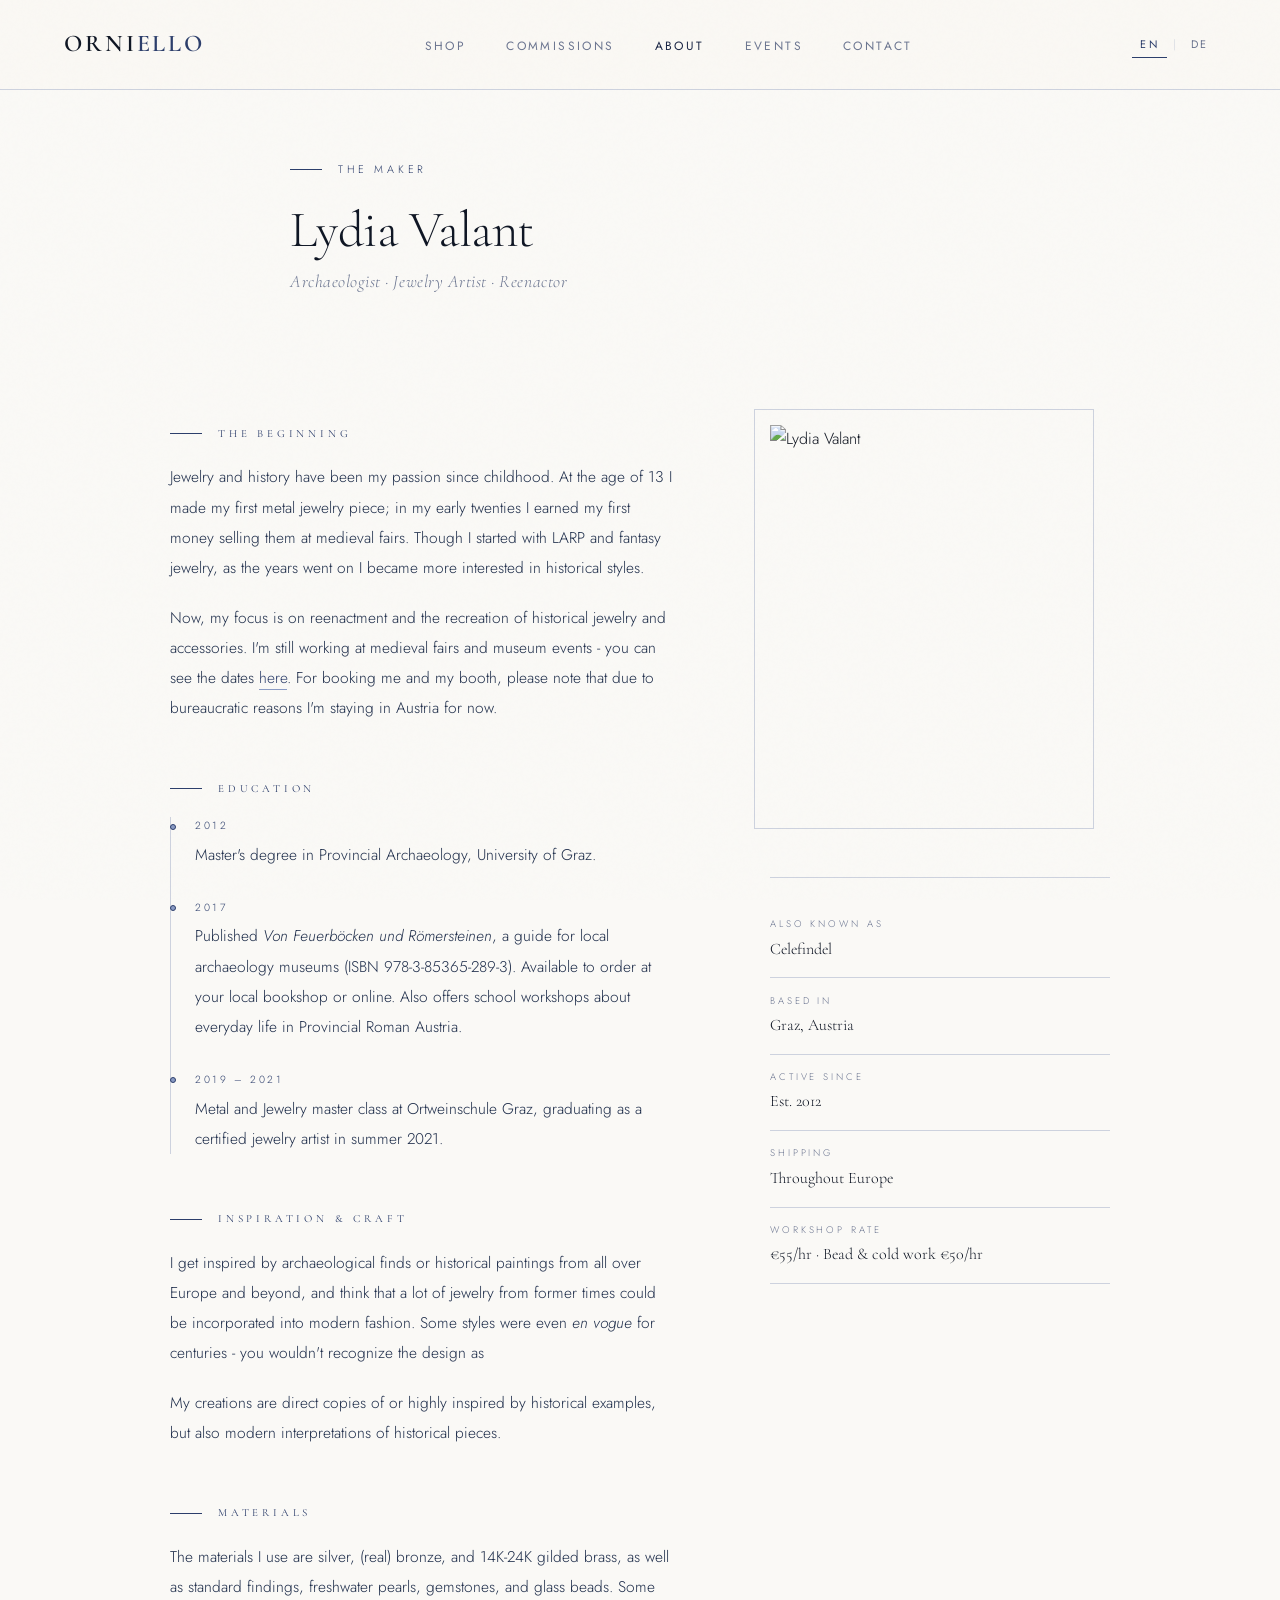
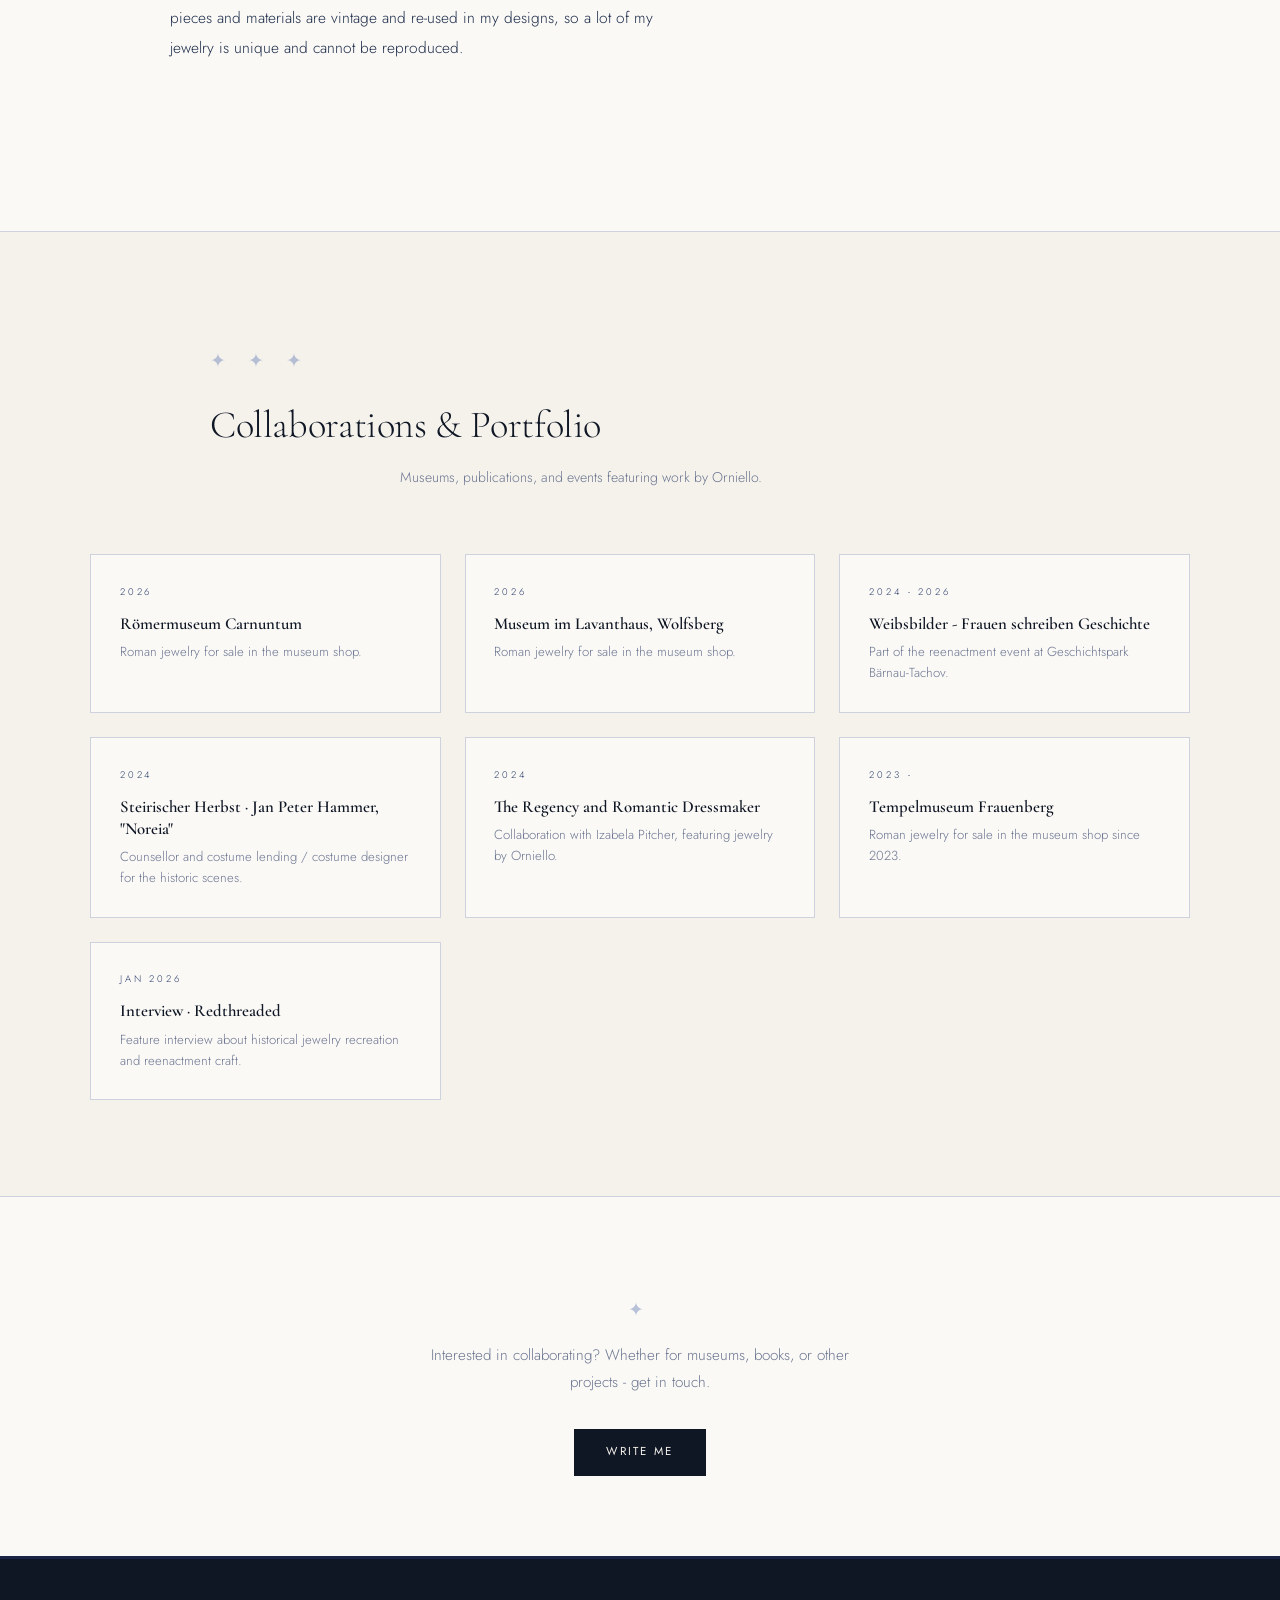
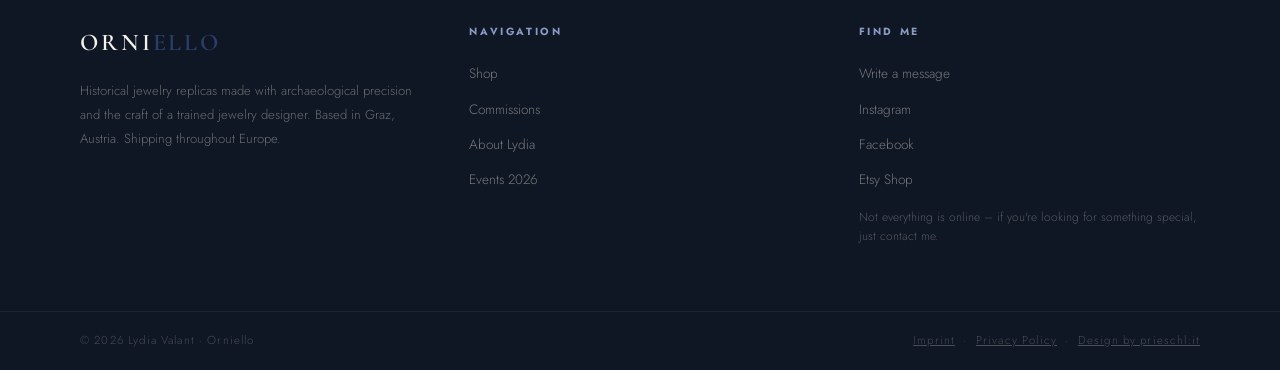
==== about.html @ a80582c2 "Social Media Links eingefügt und Etsy-Hinweis in Footer eingebaut" ====
<!DOCTYPE html>
<html lang="en">
<head>
<meta charset="UTF-8">
<meta name="viewport" content="width=device-width, initial-scale=1.0">
<title>:: Orniello :: About Lydia Valant</title>
<link rel="preconnect" href="https://fonts.googleapis.com">
<link href="https://fonts.googleapis.com/css2?family=Cormorant+Garamond:ital,wght@0,300;0,400;0,600;1,300;1,400&family=Jost:wght@300;400;500&display=swap" rel="stylesheet">
<link rel="stylesheet" href="css/style.css">
<style>
  /* ── ABOUT PAGE SPECIFIC STYLES ── */

  .about-hero {
    padding: 10rem 5rem 5rem;
    max-width: 860px;
    margin: 0 auto;
  }

  .about-hero .eyebrow {
    color: var(--bronze);
  }

  .about-hero h1 {
    font-size: clamp(2.5rem, 4vw, 3.8rem);
    margin-bottom: 0.5rem;
  }

  .about-hero .subtitle {
    font-family: 'Cormorant Garamond', serif;
    font-size: 1.1rem;
    font-style: italic;
    color: var(--muted);
    margin-bottom: 3rem;
    letter-spacing: 0.03em;
  }

  /* ── CONTENT LAYOUT ── */
  .about-body {
    display: grid;
    grid-template-columns: 1fr 340px;
    gap: 6rem;
    max-width: 1100px;
    margin: 0 auto;
    padding: 0 5rem 7rem;
    align-items: start;
  }

  /* ── PROSE ── */
  .about-prose {
    color: var(--ink-soft);
  }

  .about-prose section {
    margin-bottom: 3.5rem;
  }

  .about-prose h2 {
    font-family: 'Cormorant Garamond', serif;
    font-size: 0.68rem;
    font-weight: 400;
    letter-spacing: 0.35em;
    text-transform: uppercase;
    color: var(--bronze);
    margin-bottom: 1.2rem;
    display: flex;
    align-items: center;
    gap: 1rem;
  }

  .about-prose h2::before {
    content: '';
    width: 2rem;
    height: 1px;
    background: var(--bronze);
    display: inline-block;
    flex-shrink: 0;
  }

  .about-prose p {
    font-size: 0.97rem;
    line-height: 1.95;
    color: var(--ink-soft);
    margin-bottom: 1.2rem;
  }

  .about-prose a {
    color: var(--bronze);
    text-decoration: none;
    border-bottom: 1px solid var(--bronze-light);
    transition: border-color 0.2s, color 0.2s;
  }

  .about-prose a:hover {
    color: var(--bronze-dark);
    border-color: var(--bronze);
  }

  /* ── SIDEBAR ── */
  .about-sidebar {
    position: sticky;
    top: 7rem;
  }

  .sidebar-photo {
    width: 100%;
    margin-bottom: 2rem;
    position: relative;
  }

  .sidebar-photo::before {
    content: '';
    position: absolute;
    top: -1rem;
    left: -1rem;
    right: 1rem;
    bottom: 1rem;
    border: 1px solid var(--border);
    pointer-events: none;
    z-index: 0;
  }

  .sidebar-photo img {
    width: 100%;
    height: 420px;
    object-fit: cover;
    object-position: top;
    display: block;
    position: relative;
    z-index: 1;
    filter: grayscale(8%) saturate(88%);
  }

  .sidebar-facts {
    border-top: 1px solid var(--border);
    padding-top: 1.5rem;
  }

  .sidebar-fact {
    display: flex;
    flex-direction: column;
    gap: 0.2rem;
    padding: 0.9rem 0;
    border-bottom: 1px solid var(--border);
  }

  .sidebar-fact-label {
    font-size: 0.6rem;
    letter-spacing: 0.3em;
    text-transform: uppercase;
    color: var(--muted);
  }

  .sidebar-fact-value {
    font-family: 'Cormorant Garamond', serif;
    font-size: 1rem;
    color: var(--ink);
  }

  /* ── TIMELINE ── */
  .timeline {
    position: relative;
    padding-left: 1.5rem;
    border-left: 1px solid var(--border);
    margin-top: 0.5rem;
  }

  .timeline-item {
    position: relative;
    margin-bottom: 1.8rem;
  }

  .timeline-item::before {
    content: '';
    position: absolute;
    left: -1.57rem;
    top: 0.4rem;
    width: 6px;
    height: 6px;
    border-radius: 50%;
    background: var(--bronze-light);
    border: 1px solid var(--bronze);
  }

  .timeline-year {
    font-size: 0.65rem;
    letter-spacing: 0.25em;
    text-transform: uppercase;
    color: var(--bronze);
    margin-bottom: 0.3rem;
  }

  .timeline-text {
    font-size: 0.92rem;
    color: var(--ink-soft);
    line-height: 1.6;
    margin: 0;
  }

  /* ── PORTFOLIO BLOCK ── */
  .portfolio-section {
    background: var(--cream);
    border-top: 1px solid var(--border);
    border-bottom: 1px solid var(--border);
    padding: 6rem 5rem;
    margin-bottom: 0;
  }

  .portfolio-section .section-header {
    max-width: 860px;
    margin: 0 auto 4rem;
    text-align: left;
  }

  .portfolio-section .section-header h2 {
    font-family: 'Cormorant Garamond', serif;
    font-size: clamp(1.8rem, 3vw, 2.4rem);
    font-weight: 300;
    color: var(--ink);
    margin-bottom: 0.5rem;
  }

  .portfolio-section .section-header p {
    font-size: 0.88rem;
    color: var(--muted);
  }

  .portfolio-grid {
    display: grid;
    grid-template-columns: repeat(3, 1fr);
    gap: 1.5rem;
    max-width: 1100px;
    margin: 0 auto;
  }

  .portfolio-item {
    background: var(--warm-white);
    border: 1px solid var(--border);
    padding: 1.8rem;
    transition: border-color 0.2s, transform 0.2s;
    position: relative;
  }

  .portfolio-item:hover {
    border-color: var(--bronze-light);
    transform: translateY(-2px);
  }

  .portfolio-year {
    font-size: 0.6rem;
    letter-spacing: 0.3em;
    text-transform: uppercase;
    color: var(--bronze);
    margin-bottom: 0.8rem;
    display: block;
  }

  .portfolio-title {
    font-family: 'Cormorant Garamond', serif;
    font-size: 1.05rem;
    font-weight: 600;
    color: var(--ink);
    margin-bottom: 0.4rem;
    line-height: 1.3;
  }

  .portfolio-desc {
    font-size: 0.82rem;
    color: var(--muted);
    line-height: 1.6;
    margin: 0;
  }

  /* ── CONTACT STRIP ── */
  .about-contact-strip {
    text-align: center;
    padding: 5rem 5rem;
    max-width: 600px;
    margin: 0 auto;
  }

  .about-contact-strip p {
    font-size: 0.95rem;
    color: var(--muted);
    margin-bottom: 2rem;
    line-height: 1.8;
  }

  /* ── RESPONSIVE ── */
  @media (max-width: 900px) {
    .about-hero { padding: 8rem 2rem 3rem; }
    .about-body { grid-template-columns: 1fr; padding: 0 2rem 5rem; gap: 3rem; }
    .about-sidebar { position: static; }
    .portfolio-section { padding: 4rem 2rem; }
    .portfolio-grid { grid-template-columns: 1fr; }
    .about-contact-strip { padding: 3rem 2rem; }
  }
</style>
</head>
<body>

<!-- NAVIGATION -->
<nav>
  <a href="index.html" class="logo">Orni<span>ello</span></a>
  <ul class="nav-links">
    <li><a href="index.html#featured" data-en="Shop" data-de="Shop">Shop</a></li>
    <li><a href="index.html#commissions" data-en="Commissions" data-de="Auftragsarbeiten">Commissions</a></li>
    <li><a href="about.html" data-en="About" data-de="Über mich" style="color: var(--bronze-dark);">About</a></li>
    <li><a href="index.html#events" data-en="Events" data-de="Termine">Events</a></li>
    <li><a href="index.html#contact" data-en="Contact" data-de="Kontakt">Contact</a></li>
  </ul>
  <div class="lang-switcher">
    <button class="lang-btn active" onclick="setLang('en')">EN</button>
    <span class="lang-divider">|</span>
    <button class="lang-btn" onclick="setLang('de')">DE</button>
  </div>
  <button class="hamburger" id="hamburger" onclick="toggleMenu()" aria-label="Menu">
    <span></span><span></span><span></span>
  </button>
</nav>

<!-- MOBILE MENU -->
<div class="mobile-menu" id="mobileMenu">
  <button class="mobile-menu-close" onclick="toggleMenu()" aria-label="Close menu">✕</button>
  <a href="index.html#featured" onclick="toggleMenu()">Shop</a>
  <a href="index.html#commissions" onclick="toggleMenu()">Commissions</a>
  <a href="about.html" onclick="toggleMenu()">About</a>
  <a href="index.html#events" onclick="toggleMenu()">Events</a>
  <a href="index.html#contact" onclick="toggleMenu()">Contact</a>
  <div class="lang-switcher">
    <button class="lang-btn" onclick="setLang('en')">EN</button>
    <span class="lang-divider">|</span>
    <button class="lang-btn" onclick="setLang('de')">DE</button>
  </div>
</div>

<!-- PAGE HEADER -->
<div class="about-hero">
  <div class="eyebrow" data-en="The Maker" data-de="Die Macherin">The Maker</div>
  <h1>Lydia Valant</h1>
  <p class="subtitle" data-en="Archaeologist · Jewelry Artist · Reenactor" data-de="Archäologin · Schmuckkünstlerin · Reenactorin">Archaeologist · Jewelry Artist · Reenactor</p>
</div>

<!-- MAIN CONTENT -->
<div class="about-body">

  <!-- LEFT: PROSE -->
  <div class="about-prose">

    <section>
      <h2 data-en="The beginning" data-de="Der Anfang">The beginning</h2>
      <p data-en="Jewelry and history have been my passion since childhood. At the age of 13 I made my first metal jewelry piece; in my early twenties I earned my first money selling them at medieval fairs. Though I started with LARP and fantasy jewelry, as the years went on I became more interested in historical styles."
         data-de="Schmuck und Geschichte begleiten mich seit meiner Kindheit. Mit 13 Jahren fertigte ich mein erstes Metallschmuckstück; Anfang zwanzig verdiente ich damit mein erstes Geld auf Mittelaltermärkten. Ich begann zwar mit LARP- und Fantasyschmuck, doch im Laufe der Jahre wurde ich immer mehr von historischen Stilen fasziniert.">
        Jewelry and history have been my passion since childhood. At the age of 13 I made my first metal jewelry piece; in my early twenties I earned my first money selling them at medieval fairs. Though I started with LARP and fantasy jewelry, as the years went on I became more interested in historical styles.
      </p>
      <p data-en="Now, my focus is on reenactment and the recreation of historical jewelry and accessories. I'm still working at medieval fairs and museum events - you can see the dates <a href='index.html#events'>here</a>. For booking me and my booth, please note that due to bureaucratic reasons I'm staying in Austria for now."
         data-de="Heute liegt mein Schwerpunkt auf Reenactment und der Nachbildung historischer Schmuckstücke und Accessoires. Ich bin weiterhin auf Mittelaltermärkten und Museumsveranstaltungen aktiv – die Termine findest du <a href='index.html#events'>hier</a>. Für Buchungen bitte beachten: Aus bürokratischen Gründen bin ich derzeit auf Österreich beschränkt.">
        Now, my focus is on reenactment and the recreation of historical jewelry and accessories. I'm still working at medieval fairs and museum events - you can see the dates <a href="index.html#events">here</a>. For booking me and my booth, please note that due to bureaucratic reasons I'm staying in Austria for now.
      </p>
    </section>

    <section>
      <h2 data-en="Education" data-de="Ausbildung">Education</h2>
      <div class="timeline">
        <div class="timeline-item">
          <div class="timeline-year">2012</div>
          <p class="timeline-text" data-en="Master's degree in Provincial Archaeology, University of Graz."
             data-de="Masterabschluss in Provinzialrömischer Archäologie an der Universität Graz.">
            Master's degree in Provincial Archaeology, University of Graz.
          </p>
        </div>
        <div class="timeline-item">
          <div class="timeline-year">2017</div>
          <p class="timeline-text" data-en="Published <em>Von Feuerböcken und Römersteinen</em>, a guide for local archaeology museums (ISBN 978-3-85365-289-3). Available to order at your local bookshop or online. Also offers school workshops about everyday life in Provincial Roman Austria."
             data-de="Veröffentlichung von <em>Von Feuerböcken und Römersteinen</em>, einem Führer für regionale Archäologiemuseen (ISBN 978-3-85365-289-3). Erhältlich im lokalen Buchhandel oder online. Außerdem Schulworkshops zum Alltag im römischen Österreich.">
            Published <em>Von Feuerböcken und Römersteinen</em>, a guide for local archaeology museums (ISBN 978-3-85365-289-3). Available to order at your local bookshop or online. Also offers school workshops about everyday life in Provincial Roman Austria.
          </p>
        </div>
        <div class="timeline-item">
          <div class="timeline-year">2019 – 2021</div>
          <p class="timeline-text" data-en="Metal and Jewelry master class at Ortweinschule Graz, graduating as a certified jewelry artist in summer 2021."
             data-de="Meisterklasse Metall und Schmuck an der Ortweinschule Graz, Abschluss als zertifizierte Schmuckkünstlerin im Sommer 2021.">
            Metal and Jewelry master class at Ortweinschule Graz, graduating as a certified jewelry artist in summer 2021.
          </p>
        </div>
      </div>
    </section>

    <section>
      <h2 data-en="Inspiration & craft" data-de="Inspiration & Handwerk">Inspiration & craft</h2>
      <p data-en="I get inspired by archaeological finds or historical paintings from all over Europe and beyond, and think that a lot of jewelry from former times could be incorporated into modern fashion. Some styles were even <em>en vogue</em> for centuries - you wouldn't recognize the design as "old". My creations are direct copies of or highly inspired by historical examples but also modern interpretations of historical pieces."
         data-de="Meine Inspiration finde ich in archäologischen Funden und historischen Gemälden aus ganz Europa und darüber hinaus. Ich bin überzeugt, dass sich vieles aus früheren Epochen wunderbar in die moderne Mode integrieren lässt. Manche Stile waren sogar jahrhundertelang <em>en vogue</em> - man würde das Design gar nicht als "alt" erkennen. Meine Designs sind direkte Nachbildungen oder definitiv inspiritert von historischen Beispielen, aber auch moderne Interpretationen von historischen Stücken.">
        I get inspired by archaeological finds or historical paintings from all over Europe and beyond, and think that a lot of jewelry from former times could be incorporated into modern fashion. Some styles were even <em>en vogue</em> for centuries - you wouldn't recognize the design as "old". My creations are direct copies of or highly inspired by historical examples but also modern interpretations of historical pieces.
      </p>
      <p data-en="My creations are direct copies of or highly inspired by historical examples, but also modern interpretations of historical pieces."
         data-de="Meine Arbeiten sind direkte Kopien oder stark von historischen Vorbildern inspiriert - aber auch moderne Interpretationen historischer Stücke.">
        My creations are direct copies of or highly inspired by historical examples, but also modern interpretations of historical pieces.
      </p>
    </section>

    <section>
      <h2 data-en="Materials" data-de="Materialien">Materials</h2>
      <p data-en="The materials I use are silver, (real) bronze, and 14K-24K gilded brass, as well as standard findings, freshwater pearls, gemstones, and glass beads. Some pieces and materials are vintage and re-used in my designs, so a lot of my jewelry is unique and cannot be reproduced."
         data-de="Ich arbeite mit Silber, (echtem) Bronze und 14K-24K vergoldetem Messing sowie Standardzubehör, Süßwasserperlen, Edelsteinen und Glasperlen. Manche Stücke und Materialien sind Vintage-Fundstücke, die ich in meinen Entwürfen neu verwende - daher sind viele meiner Schmuckstücke Unikate und nicht reproduzierbar.">
        The materials I use are silver, (real) bronze, and 14K-24K gilded brass, as well as standard findings, freshwater pearls, gemstones, and glass beads. Some pieces and materials are vintage and re-used in my designs, so a lot of my jewelry is unique and cannot be reproduced.
      </p>
    </section>

  </div>

  <!-- RIGHT: SIDEBAR -->
  <aside class="about-sidebar">
    <div class="sidebar-photo">
      <img src="https://orniello.com/wp-content/uploads/2025/07/W8A4116-3-706x1024.jpg" alt="Lydia Valant" />
    </div>
    <div class="sidebar-facts">
      <div class="sidebar-fact">
        <span class="sidebar-fact-label" data-en="Also known as" data-de="Auch bekannt als">Also known as</span>
        <span class="sidebar-fact-value">Celefindel</span>
      </div>
      <div class="sidebar-fact">
        <span class="sidebar-fact-label" data-en="Based in" data-de="Ansässig in">Based in</span>
        <span class="sidebar-fact-value">Graz, Austria</span>
      </div>
      <div class="sidebar-fact">
        <span class="sidebar-fact-label" data-en="Active since" data-de="Aktiv seit">Active since</span>
        <span class="sidebar-fact-value">Est. 2012</span>
      </div>
      <div class="sidebar-fact">
        <span class="sidebar-fact-label" data-en="Shipping" data-de="Versand">Shipping</span>
        <span class="sidebar-fact-value" data-en="Throughout Europe" data-de="Europaweit">Throughout Europe</span>
      </div>
      <div class="sidebar-fact">
        <span class="sidebar-fact-label" data-en="Workshop rate" data-de="Werkstatttarif">Workshop rate</span>
        <span class="sidebar-fact-value">€55/hr · Bead & cold work €50/hr</span>
      </div>
    </div>
  </aside>

</div>

<!-- PORTFOLIO -->
<section class="portfolio-section">
  <div class="section-header">
    <div class="ornament" style="text-align:left; margin-bottom: 1rem;">✦ ✦ ✦</div>
    <h2 data-en="Collaborations & Portfolio" data-de="Kooperationen & Portfolio">Collaborations & Portfolio</h2>
    <p data-en="Museums, publications, and events featuring work by Orniello." data-de="Museen, Publikationen und Veranstaltungen mit Arbeiten von Orniello.">Museums, publications, and events featuring work by Orniello.</p>
  </div>
  <div class="portfolio-grid">

    <div class="portfolio-item">
      <span class="portfolio-year">2026</span>
      <div class="portfolio-title">Römermuseum Carnuntum</div>
      <p class="portfolio-desc" data-en="Roman jewelry for sale in the museum shop." data-de="Römischer Schmuck im Museumsshop erhältlich.">Roman jewelry for sale in the museum shop.</p>
    </div>

    <div class="portfolio-item">
      <span class="portfolio-year">2026</span>
      <div class="portfolio-title">Museum im Lavanthaus, Wolfsberg</div>
      <p class="portfolio-desc" data-en="Roman jewelry for sale in the museum shop." data-de="Römischer Schmuck im Museumsshop erhältlich.">Roman jewelry for sale in the museum shop.</p>
    </div>

    <div class="portfolio-item">
      <span class="portfolio-year">2024 - 2026</span>
      <div class="portfolio-title">Weibsbilder - Frauen schreiben Geschichte</div>
      <p class="portfolio-desc" data-en="Part of the reenactment event at Geschichtspark Bärnau-Tachov." data-de="Teilnahme am Reenactment-Event im Geschichtspark Bärnau-Tachov.">Part of the reenactment event at Geschichtspark Bärnau-Tachov.</p>
    </div>

    <div class="portfolio-item">
      <span class="portfolio-year">2024</span>
      <div class="portfolio-title">Steirischer Herbst · Jan Peter Hammer, "Noreia"</div>
      <p class="portfolio-desc" data-en="Counsellor and costume lending / costume designer for the historic scenes." data-de="Beratung und Kostümverleih / Kostümdesign für die historischen Szenen.">Counsellor and costume lending / costume designer for the historic scenes.</p>
    </div>

    <div class="portfolio-item">
      <span class="portfolio-year">2024</span>
      <div class="portfolio-title">The Regency and Romantic Dressmaker</div>
      <p class="portfolio-desc" data-en="Collaboration with Izabela Pitcher, featuring jewelry by Orniello." data-de="Kooperation mit Izabela Pitcher, mit Schmuck von Orniello.">Collaboration with Izabela Pitcher, featuring jewelry by Orniello.</p>
    </div>

    <div class="portfolio-item">
      <span class="portfolio-year">2023 -</span>
      <div class="portfolio-title">Tempelmuseum Frauenberg</div>
      <p class="portfolio-desc" data-en="Roman jewelry for sale in the museum shop since 2023." data-de="Römischer Schmuck seit 2023 im Museumsshop erhältlich.">Roman jewelry for sale in the museum shop since 2023.</p>
    </div>

    <div class="portfolio-item">
      <span class="portfolio-year">Jan 2026</span>
      <div class="portfolio-title">Interview · Redthreaded</div>
      <p class="portfolio-desc" data-en="Feature interview about historical jewelry recreation and reenactment craft." data-de="Feature-Interview über historische Schmuckrekonstruktion und Reenactment.">Feature interview about historical jewelry recreation and reenactment craft.</p>
    </div>

  </div>
</section>

<!-- CONTACT STRIP -->
<div class="about-contact-strip">
  <div class="ornament">✦</div>
  <p data-en="Interested in collaborating? Whether for museums, books, or other projects - get in touch." data-de="Interesse an einer Zusammenarbeit? Ob für Museen, Bücher oder andere Projekte - melde dich gerne.">Interested in collaborating? Whether for museums, books, or other projects - get in touch.</p>
  <a href="index.html#contact" class="btn-primary" data-en="Write me" data-de="Schreib mir">Write me</a>
</div>

<!-- FOOTER -->
<footer id="contact">
  <div class="footer-brand">
    <a href="index.html" class="logo">Orni<span>ello</span></a>
    <p data-en="Historical jewelry replicas made with archaeological precision and the craft of a trained jewelry designer. Based in Graz, Austria. Shipping throughout Europe."
       data-de="Historische Schmuckrepliken mit archäologischer Präzision und dem Handwerk einer ausgebildeten Schmuckdesignerin. Aus Graz, Österreich. Versand in ganz Europa.">
      Historical jewelry replicas made with archaeological precision and the craft of a trained jewelry designer. Based in Graz, Austria. Shipping throughout Europe.
    </p>
  </div>
  <div>
    <h4 data-en="Navigation" data-de="Navigation">Navigation</h4>
    <ul>
      <li><a href="index.html#featured" data-en="Shop" data-de="Shop">Shop</a></li>
      <li><a href="index.html#commissions" data-en="Commissions" data-de="Auftragsarbeiten">Commissions</a></li>
      <li><a href="about.html" data-en="About Lydia" data-de="Über Lydia">About Lydia</a></li>
      <li><a href="index.html#events" data-en="Events 2026" data-de="Termine 2026">Events 2026</a></li>
    </ul>
  </div>
  <div>
    <h4 data-en="Find me" data-de="Kontakt & Social">Find me</h4>
    <ul>
      <li><a href="#" data-en="Write a message" data-de="Nachricht schreiben">Write a message</a></li>
      <li><a href="https://www.instagram.com/orniello_by_celefindel/" target="_blank" rel="noopener">Instagram</a></li>
      <li><a href="https://www.facebook.com/Orniello/" target="_blank" rel="noopener">Facebook</a></li>
      <li><a href="https://www.etsy.com/shop/Orniello" target="_blank" rel="noopener">Etsy Shop</a></li>
    </ul>
    <p style="font-size: 0.75rem; color: rgba(245,240,232,0.3); margin-top: 1rem; line-height: 1.6;"
       data-en="Not everything is online – if you're looking for something special, just contact me."
       data-de="Nicht alles ist online – für besondere Wünsche einfach melden.">
      Not everything is online – if you're looking for something special, just contact me.
    </p>
  </div>
</footer>
<div class="footer-bottom">
  <p>© 2026 Lydia Valant · Orniello</p>
  <p><a href="#" style="color: inherit;" data-en="Imprint" data-de="Impressum">Imprint</a> &nbsp;·&nbsp; <a href="#" style="color: inherit;" data-en="Privacy Policy" data-de="Datenschutz">Privacy Policy</a> &nbsp;·&nbsp; <a href="https://prieschl.it" target="_blank" style="color: inherit;">Design by prieschl:it</a></p>
</div>

<script src="js/main.js"></script>
</body>
</html>
---- css/style.css ----
*, *::before, *::after { box-sizing: border-box; margin: 0; padding: 0; }

  :root {
    --cream: #f5f2ec;
    --warm-white: #faf9f6;
    --parchment: #e8e4da;
    --bronze: #2c3e6b;
    --bronze-dark: #1a2545;
    --bronze-light: #8a9bc4;
    --ink: #0f1624;
    --ink-soft: #1e2d4a;
    --muted: #6b7590;
    --border: #cdd2de;
    --silver: #a8b0c0;
    --silver-light: #d4d8e2;
  }

  html { scroll-behavior: smooth; }

  body {
    background-color: var(--warm-white);
    color: var(--ink);
    font-family: 'Jost', sans-serif;
    font-weight: 300;
    line-height: 1.7;
    overflow-x: hidden;
  }

  /* ── NOISE TEXTURE OVERLAY ── */
  body::before {
    content: '';
    position: fixed;
    inset: 0;
    background-image: url("data:image/svg+xml,%3Csvg viewBox='0 0 200 200' xmlns='http://www.w3.org/2000/svg'%3E%3Cfilter id='n'%3E%3CfeTurbulence type='fractalNoise' baseFrequency='0.9' numOctaves='4' stitchTiles='stitch'/%3E%3C/filter%3E%3Crect width='100%25' height='100%25' filter='url(%23n)' opacity='0.03'/%3E%3C/svg%3E");
    pointer-events: none;
    z-index: 9999;
    opacity: 0.4;
  }

  /* ── NAVIGATION ── */
  nav {
    position: fixed;
    top: 0;
    left: 0;
    right: 0;
    z-index: 100;
    padding: 1.5rem 4rem;
    display: flex;
    align-items: center;
    justify-content: space-between;
    background: rgba(250, 248, 244, 0.92);
    backdrop-filter: blur(12px);
    border-bottom: 1px solid var(--border);
    transition: padding 0.3s ease;
  }

  .logo {
    font-family: 'Cormorant Garamond', serif;
    font-size: 1.5rem;
    font-weight: 600;
    letter-spacing: 0.12em;
    text-transform: uppercase;
    color: var(--ink);
    text-decoration: none;
  }

  .logo span {
    color: var(--bronze);
  }

  .nav-links {
    display: flex;
    gap: 2.5rem;
    list-style: none;
  }

  .nav-links a {
    font-size: 0.75rem;
    font-weight: 400;
    letter-spacing: 0.2em;
    text-transform: uppercase;
    color: var(--muted);
    text-decoration: none;
    transition: color 0.2s;
    position: relative;
  }

  .nav-links a::after {
    content: '';
    position: absolute;
    bottom: -2px;
    left: 0;
    width: 0;
    height: 1px;
    background: var(--bronze);
    transition: width 0.3s ease;
  }

  .nav-links a:hover { color: var(--bronze-dark); }
  .nav-links a:hover::after { width: 100%; }

  /* ── HAMBURGER ── */
  .hamburger {
    display: none;
    flex-direction: column;
    justify-content: center;
    gap: 5px;
    background: none;
    border: none;
    cursor: pointer;
    padding: 0.3rem;
    z-index: 200;
  }

  .hamburger span {
    display: block;
    width: 22px;
    height: 1.5px;
    background: var(--ink);
    transition: transform 0.3s ease, opacity 0.3s ease;
  }

  .hamburger.open span:nth-child(1) { transform: translateY(6.5px) rotate(45deg); }
  .hamburger.open span:nth-child(2) { opacity: 0; }
  .hamburger.open span:nth-child(3) { transform: translateY(-6.5px) rotate(-45deg); }

  .mobile-menu {
    display: none;
    position: fixed;
    top: 0;
    left: 0;
    right: 0;
    bottom: 0;
    background: rgba(250, 249, 246, 0.97);
    backdrop-filter: blur(12px);
    z-index: 150;
    flex-direction: column;
    align-items: center;
    justify-content: center;
    gap: 2rem;
  }

  .mobile-menu.open {
    display: flex;
  }

  .mobile-menu a {
    font-family: 'Cormorant Garamond', serif;
    font-size: 2rem;
    font-weight: 300;
    color: var(--ink);
    text-decoration: none;
    letter-spacing: 0.05em;
    transition: color 0.2s;
  }

  .mobile-menu a:hover { color: var(--bronze); }

  .mobile-menu .lang-switcher {
    margin-top: 1rem;
    gap: 0.8rem;
  }

  .mobile-menu .lang-btn {
    font-size: 0.85rem;
  }

  .mobile-menu-close {
    position: absolute;
    top: 1.5rem;
    right: 2rem;
    background: none;
    border: none;
    font-size: 1.3rem;
    color: var(--muted);
    cursor: pointer;
    padding: 0.3rem 0.5rem;
    transition: color 0.2s;
  }

  .mobile-menu-close:hover { color: var(--bronze); }

  /* ── HERO ── */
  .hero {
    min-height: 100vh;
    display: grid;
    grid-template-columns: 1fr 1fr;
    padding-top: 80px;
  }

  .hero-left {
    display: flex;
    flex-direction: column;
    justify-content: center;
    padding: 8rem 4rem 8rem 5rem;
    position: relative;
  }

  .hero-left::after {
    content: '';
    position: absolute;
    bottom: 0;
    right: 0;
    width: 1px;
    height: 60%;
    background: linear-gradient(to bottom, transparent, var(--border), transparent);
  }

  .eyebrow {
    font-size: 0.68rem;
    letter-spacing: 0.35em;
    text-transform: uppercase;
    color: var(--bronze);
    margin-bottom: 1.5rem;
    display: flex;
    align-items: center;
    gap: 1rem;
  }

  .eyebrow::before {
    content: '';
    width: 2rem;
    height: 1px;
    background: var(--bronze);
    display: inline-block;
  }

  h1 {
    font-family: 'Cormorant Garamond', serif;
    font-size: clamp(3rem, 5vw, 4.5rem);
    font-weight: 300;
    line-height: 1.1;
    color: var(--ink);
    margin-bottom: 2rem;
    letter-spacing: -0.01em;
  }

  h1 em {
    font-style: italic;
    color: var(--bronze);
  }

  .hero-text {
    font-size: 1rem;
    color: var(--muted);
    max-width: 400px;
    margin-bottom: 3rem;
    line-height: 1.8;
  }

  .hero-ctas {
    display: flex;
    gap: 1.5rem;
    align-items: center;
  }

  .btn-primary {
    background: var(--ink);
    color: var(--cream);
    padding: 0.85rem 2rem;
    font-family: 'Jost', sans-serif;
    font-size: 0.72rem;
    font-weight: 400;
    letter-spacing: 0.2em;
    text-transform: uppercase;
    text-decoration: none;
    transition: background 0.25s, color 0.25s;
    display: inline-block;
  }

  .btn-primary:hover {
    background: var(--bronze-dark);
  }

  .btn-secondary {
    font-size: 0.72rem;
    font-weight: 400;
    letter-spacing: 0.15em;
    text-transform: uppercase;
    color: var(--muted);
    text-decoration: none;
    display: flex;
    align-items: center;
    gap: 0.5rem;
    transition: color 0.2s;
  }

  .btn-secondary::after {
    content: '→';
    transition: transform 0.2s;
  }

  .btn-secondary:hover { color: var(--bronze); }
  .btn-secondary:hover::after { transform: translateX(4px); }

  .hero-right {
    position: relative;
    overflow: hidden;
    background: var(--parchment);
  }

  .hero-img-wrap {
    position: absolute;
    inset: 0;
  }

  .hero-img-wrap img {
    width: 100%;
    height: 100%;
    object-fit: cover;
    object-position: center top;
    opacity: 0.88;
    filter: saturate(80%) hue-rotate(5deg);
    transition: transform 8s ease;
  }

  .hero-right:hover .hero-img-wrap img {
    transform: scale(1.03);
  }

  .hero-img-caption {
    position: absolute;
    bottom: 2rem;
    right: 2rem;
    font-size: 0.65rem;
    letter-spacing: 0.2em;
    text-transform: uppercase;
    color: rgba(255,255,255,0.7);
    writing-mode: vertical-rl;
  }

  /* ── SECTION DIVIDER ── */
  .ornament {
    text-align: center;
    color: var(--bronze-light);
    font-size: 1.2rem;
    letter-spacing: 0.5rem;
    margin: 1rem 0;
    opacity: 0.6;
  }

  /* ── INTRO BAND ── */
  .intro-band {
    background: var(--cream);
    border-top: 1px solid var(--border);
    border-bottom: 1px solid var(--border);
    padding: 5rem 5rem;
    display: grid;
    grid-template-columns: 1fr 2px 1fr 2px 1fr;
    gap: 3rem;
    align-items: center;
  }

  .stat-item {
    text-align: center;
  }

  .stat-number {
    font-family: 'Cormorant Garamond', serif;
    font-size: 2.8rem;
    font-weight: 300;
    color: var(--ink);
    line-height: 1;
    margin-bottom: 0.4rem;
  }

  .stat-label {
    font-size: 0.65rem;
    letter-spacing: 0.25em;
    text-transform: uppercase;
    color: var(--muted);
  }

  .stat-divider {
    width: 1px;
    height: 4rem;
    background: var(--border);
    justify-self: center;
  }

  /* ── SECTION HEADER ── */
  .section-header {
    text-align: center;
    margin-bottom: 4rem;
  }

  .section-header h2 {
    font-family: 'Cormorant Garamond', serif;
    font-size: clamp(2rem, 3.5vw, 2.8rem);
    font-weight: 300;
    color: var(--ink);
    margin-bottom: 1rem;
    letter-spacing: -0.01em;
  }

  .section-header p {
    font-size: 0.9rem;
    color: var(--muted);
    max-width: 480px;
    margin: 0 auto;
  }

  /* ── FEATURED WORKS ── */
  .featured {
    padding: 7rem 5rem;
  }

  .product-grid {
    display: grid;
    grid-template-columns: repeat(3, 1fr);
    gap: 2px;
  }

  .product-card {
    position: relative;
    overflow: hidden;
    background: var(--parchment);
    cursor: pointer;
    aspect-ratio: 3/4;
  }

  .product-card img {
    width: 100%;
    height: 100%;
    object-fit: cover;
    filter: saturate(85%);
    transition: transform 0.6s ease, filter 0.4s ease;
  }

  .product-card:hover img {
    transform: scale(1.05);
    filter: sepia(0%) saturate(100%);
  }

  .product-card-overlay {
    position: absolute;
    inset: 0;
    background: linear-gradient(to top, rgba(10,8,5,0.92) 0%, rgba(10,8,5,0.4) 45%, transparent 70%);
    opacity: 0;
    transition: opacity 0.4s ease;
    display: flex;
    flex-direction: column;
    justify-content: flex-end;
    padding: 2rem;
  }

  .product-card:hover .product-card-overlay {
    opacity: 1;
  }

  .product-name {
    font-family: 'Cormorant Garamond', serif;
    font-size: 1.2rem;
    font-weight: 400;
    color: white;
    margin-bottom: 0.3rem;
  }

  .product-era {
    font-size: 0.65rem;
    letter-spacing: 0.2em;
    text-transform: uppercase;
    color: rgba(255,255,255,0.65);
  }

  .product-card-tag {
    position: absolute;
    top: 1.2rem;
    left: 1.2rem;
    font-size: 0.6rem;
    letter-spacing: 0.2em;
    text-transform: uppercase;
    background: var(--bronze);
    color: white;
    padding: 0.25rem 0.6rem;
    opacity: 0;
    transition: opacity 0.3s;
  }

  .product-card:hover .product-card-tag {
    opacity: 1;
  }

  /* Placeholder image fills using CSS gradients */
  .img-placeholder-1 { background: linear-gradient(135deg, #2c3e6b 0%, #1a2545 100%); }
  .img-placeholder-2 { background: linear-gradient(135deg, #3d5280 0%, #2c3e6b 100%); }
  .img-placeholder-3 { background: linear-gradient(135deg, #8a9bc4 0%, #2c3e6b 100%); }

  /* ── ABOUT STRIP ── */
  .about-strip {
    background: var(--ink);
    color: var(--cream);
    padding: 7rem 5rem;
    display: grid;
    grid-template-columns: 1fr 1fr;
    gap: 6rem;
    align-items: center;
  }

  .about-strip h2 {
    font-family: 'Cormorant Garamond', serif;
    font-size: clamp(2rem, 3vw, 2.5rem);
    font-weight: 300;
    line-height: 1.2;
    margin-bottom: 1.5rem;
    color: var(--cream);
  }

  .about-strip h2 em {
    font-style: italic;
    color: var(--bronze-light);
  }

  .about-strip p {
    font-size: 0.95rem;
    color: rgba(245, 240, 232, 0.65);
    margin-bottom: 1rem;
    line-height: 1.9;
  }

  .about-strip a {
    color: var(--bronze-light);
    text-decoration: none;
    font-size: 0.72rem;
    letter-spacing: 0.2em;
    text-transform: uppercase;
    display: inline-flex;
    align-items: center;
    gap: 0.5rem;
    margin-top: 1rem;
    transition: gap 0.2s;
  }

  .about-strip a:hover { gap: 0.8rem; }

  .about-img-frame {
    position: relative;
  }

  .about-img-frame::before {
    content: '';
    position: absolute;
    top: -1.5rem;
    left: -1.5rem;
    right: 1.5rem;
    bottom: 1.5rem;
    border: 1px solid rgba(196, 154, 108, 0.25);
    pointer-events: none;
    z-index: 1;
  }

  .about-img-frame img {
    width: 100%;
    height: 480px;
    object-fit: cover;
    object-position: top;
    filter: grayscale(10%) saturate(85%);
    display: block;
  }

  .about-img-frame .img-placeholder-about {
    width: 100%;
    height: 480px;
    background: linear-gradient(160deg, #1a2545 0%, #0f1624 100%);
    display: flex;
    align-items: center;
    justify-content: center;
    color: rgba(196, 154, 108, 0.3);
    font-family: 'Cormorant Garamond', serif;
    font-size: 4rem;
  }

  /* ── COMMISSIONS ── */
  .commissions {
    padding: 7rem 5rem;
    background: var(--cream);
    display: grid;
    grid-template-columns: 1fr 1fr;
    gap: 5rem;
    align-items: start;
  }

  .commissions h2 {
    font-family: 'Cormorant Garamond', serif;
    font-size: clamp(2rem, 3vw, 2.5rem);
    font-weight: 300;
    line-height: 1.2;
    margin-bottom: 2rem;
    color: var(--ink);
  }

  .commissions p {
    font-size: 0.95rem;
    color: var(--muted);
    margin-bottom: 1.5rem;
    line-height: 1.9;
  }

  .commission-items {
    display: flex;
    flex-direction: column;
    gap: 1.5rem;
  }

  .commission-item {
    display: flex;
    gap: 1.5rem;
    align-items: flex-start;
    padding: 1.5rem;
    background: var(--warm-white);
    border: 1px solid var(--border);
    transition: border-color 0.2s, transform 0.2s;
  }

  .commission-item:hover {
    border-color: var(--bronze-light);
    transform: translateY(-2px);
  }

  .commission-icon {
    width: 2rem;
    height: 2rem;
    color: var(--bronze);
    flex-shrink: 0;
    margin-top: 0.2rem;
  }

  .commission-item h4 {
    font-family: 'Cormorant Garamond', serif;
    font-size: 1.1rem;
    font-weight: 600;
    color: var(--ink);
    margin-bottom: 0.3rem;
  }

  .commission-item p {
    font-size: 0.85rem;
    color: var(--muted);
    margin: 0;
    line-height: 1.6;
  }

  /* ── EVENTS ── */
  .events {
    padding: 7rem 5rem;
    border-top: 1px solid var(--border);
  }

  .events-list {
    display: flex;
    flex-direction: column;
    gap: 0;
    border-top: 1px solid var(--border);
  }

  .event-row {
    display: grid;
    grid-template-columns: 180px 1fr auto;
    align-items: center;
    padding: 1.2rem 0;
    border-bottom: 1px solid var(--border);
    transition: background 0.2s;
    gap: 2rem;
  }

  .event-row:hover {
    background: var(--cream);
    padding-left: 1rem;
    padding-right: 1rem;
  }

  .event-date {
    font-family: 'Cormorant Garamond', serif;
    font-size: 0.95rem;
    font-style: italic;
    color: var(--bronze);
  }

  .event-name {
    font-size: 0.9rem;
    color: var(--ink-soft);
  }

  .event-location {
    font-size: 0.72rem;
    letter-spacing: 0.12em;
    text-transform: uppercase;
    color: var(--muted);
  }

  /* ── FOOTER ── */
  footer {
    background: var(--ink);
    color: rgba(245, 240, 232, 0.5);
    padding: 4rem 5rem;
    display: grid;
    grid-template-columns: 1fr 1fr 1fr;
    gap: 3rem;
    border-top: 3px solid var(--bronze-dark);
  }

  .footer-brand .logo {
    color: var(--cream);
    display: block;
    margin-bottom: 1rem;
  }

  .footer-brand p {
    font-size: 0.82rem;
    line-height: 1.8;
    color: rgba(245, 240, 232, 0.4);
  }

  footer h4 {
    font-size: 0.65rem;
    letter-spacing: 0.25em;
    text-transform: uppercase;
    color: var(--bronze-light);
    margin-bottom: 1.2rem;
  }

  footer ul {
    list-style: none;
    display: flex;
    flex-direction: column;
    gap: 0.5rem;
  }

  footer a {
    color: rgba(245, 240, 232, 0.45);
    text-decoration: none;
    font-size: 0.85rem;
    transition: color 0.2s;
  }

  footer a:hover {
    color: var(--bronze-light);
  }

  .footer-bottom {
    background: var(--ink);
    padding: 1.2rem 5rem;
    border-top: 1px solid rgba(255,255,255,0.06);
    display: flex;
    justify-content: space-between;
    align-items: center;
  }

  .footer-bottom p {
    font-size: 0.72rem;
    color: rgba(245, 240, 232, 0.25);
    letter-spacing: 0.1em;
  }

  /* ── ANIMATIONS ── */
  @keyframes fadeUp {
    from { opacity: 0; transform: translateY(24px); }
    to   { opacity: 1; transform: translateY(0); }
  }

  .hero-left > * {
    animation: fadeUp 0.8s ease both;
  }

  .hero-left .eyebrow { animation-delay: 0.1s; }
  .hero-left h1       { animation-delay: 0.25s; }
  .hero-left .hero-text { animation-delay: 0.4s; }
  .hero-left .hero-ctas { animation-delay: 0.55s; }

  /* ── RESPONSIVE ── */
  /* ── LANGUAGE SWITCHER ── */
  .lang-switcher {
    display: flex;
    align-items: center;
    gap: 0.4rem;
  }

  .lang-btn {
    background: none;
    border: none;
    font-family: 'Jost', sans-serif;
    font-size: 0.68rem;
    font-weight: 400;
    letter-spacing: 0.2em;
    color: var(--muted);
    cursor: pointer;
    padding: 0.3rem 0.5rem;
    transition: color 0.2s;
  }

  .lang-btn:hover { color: var(--bronze); }

  .lang-btn.active {
    color: var(--bronze);
    border-bottom: 1px solid var(--bronze);
  }

  .lang-divider {
    color: var(--border);
    font-size: 0.7rem;
  }

  @media (max-width: 900px) {
    .product-card-overlay {
      opacity: 1;
    }
    nav { padding: 1.2rem 2rem; }
    .nav-links { display: none; }
    nav .lang-switcher { display: none; }
    .hamburger { display: flex; }
    .hero { grid-template-columns: 1fr; }
    .hero-right { height: 50vw; min-height: 300px; }
    .hero-left { padding: 5rem 2rem 4rem; }
    .intro-band, .featured, .about-strip, .commissions, .events { padding: 4rem 2rem; }
    .intro-band { grid-template-columns: 1fr; }
    .stat-divider { display: none; }
    .about-strip, .commissions { grid-template-columns: 1fr; gap: 3rem; }
    .product-grid { grid-template-columns: 1fr 1fr; }
    footer { grid-template-columns: 1fr; padding: 3rem 2rem; }
    .footer-bottom { padding: 1rem 2rem; flex-direction: column; gap: 0.5rem; }
    .event-row { grid-template-columns: 130px 1fr; }
    .event-location { display: none; }
  }
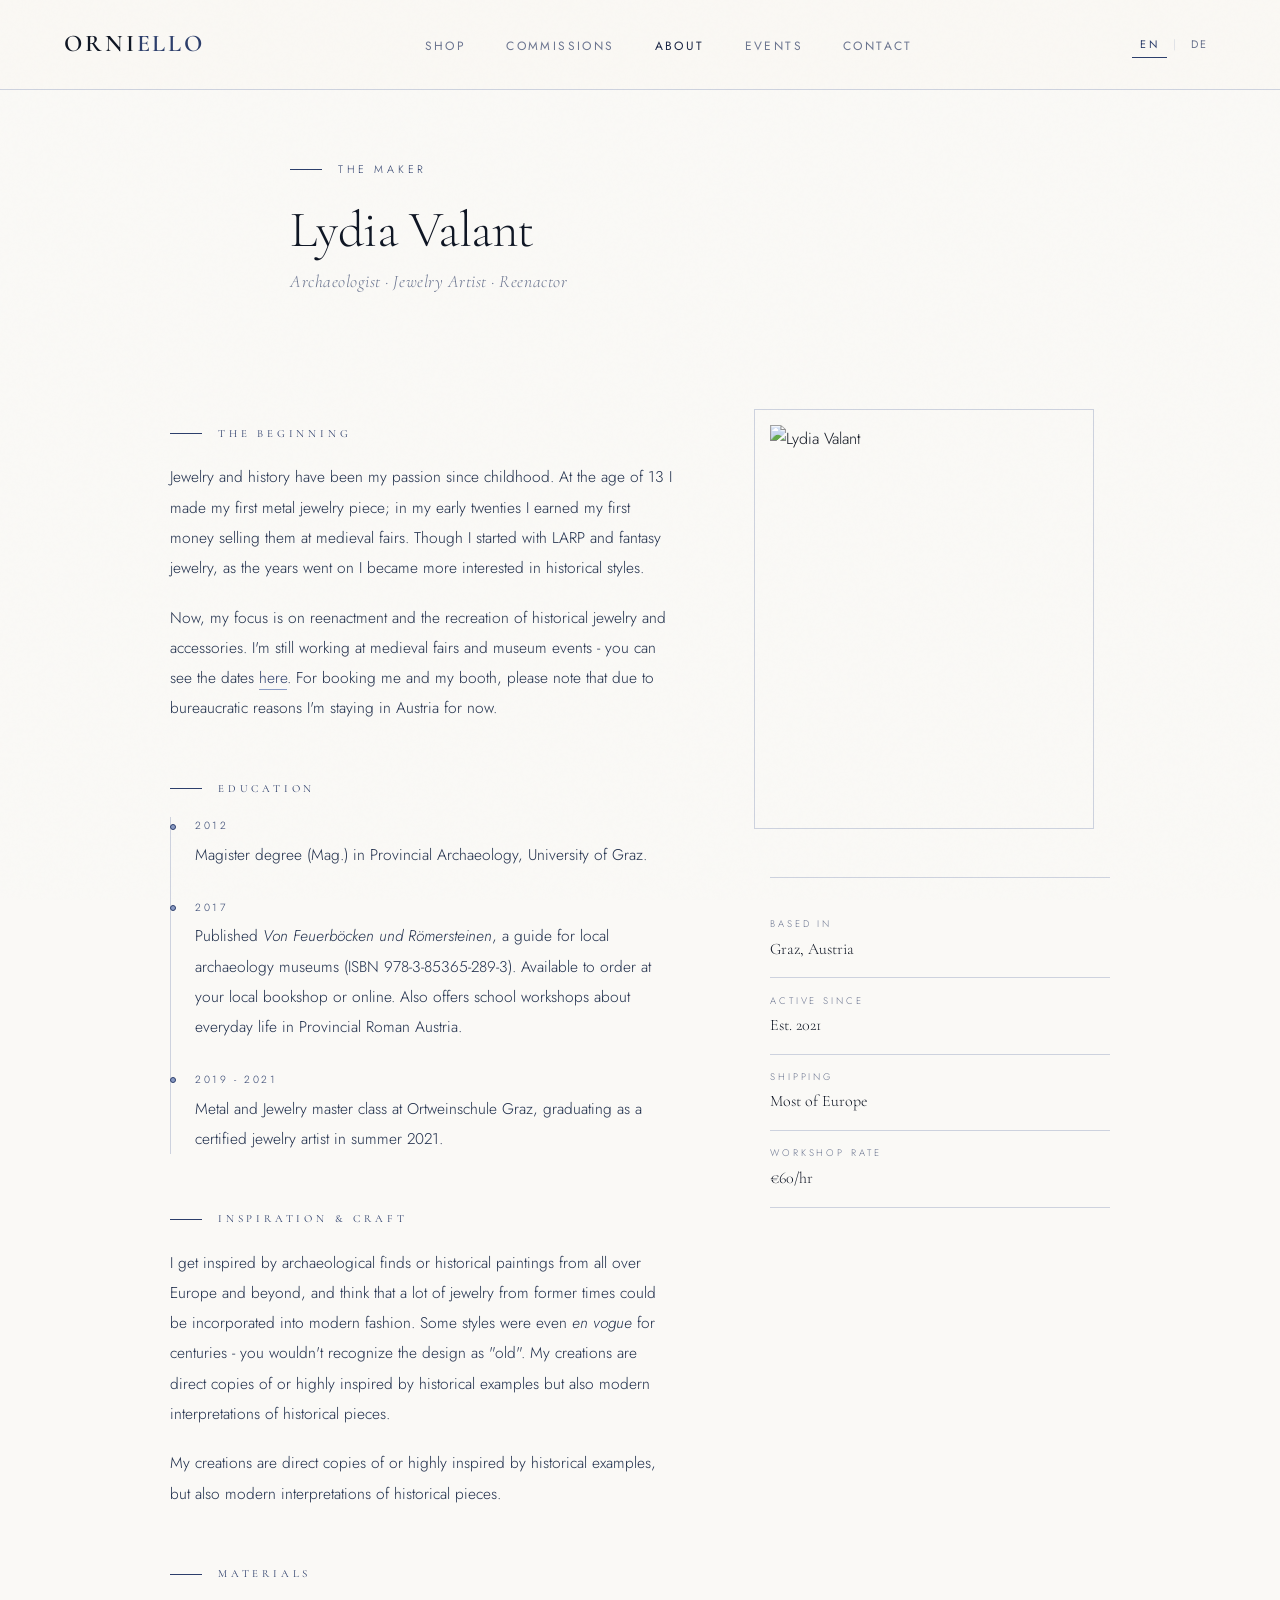
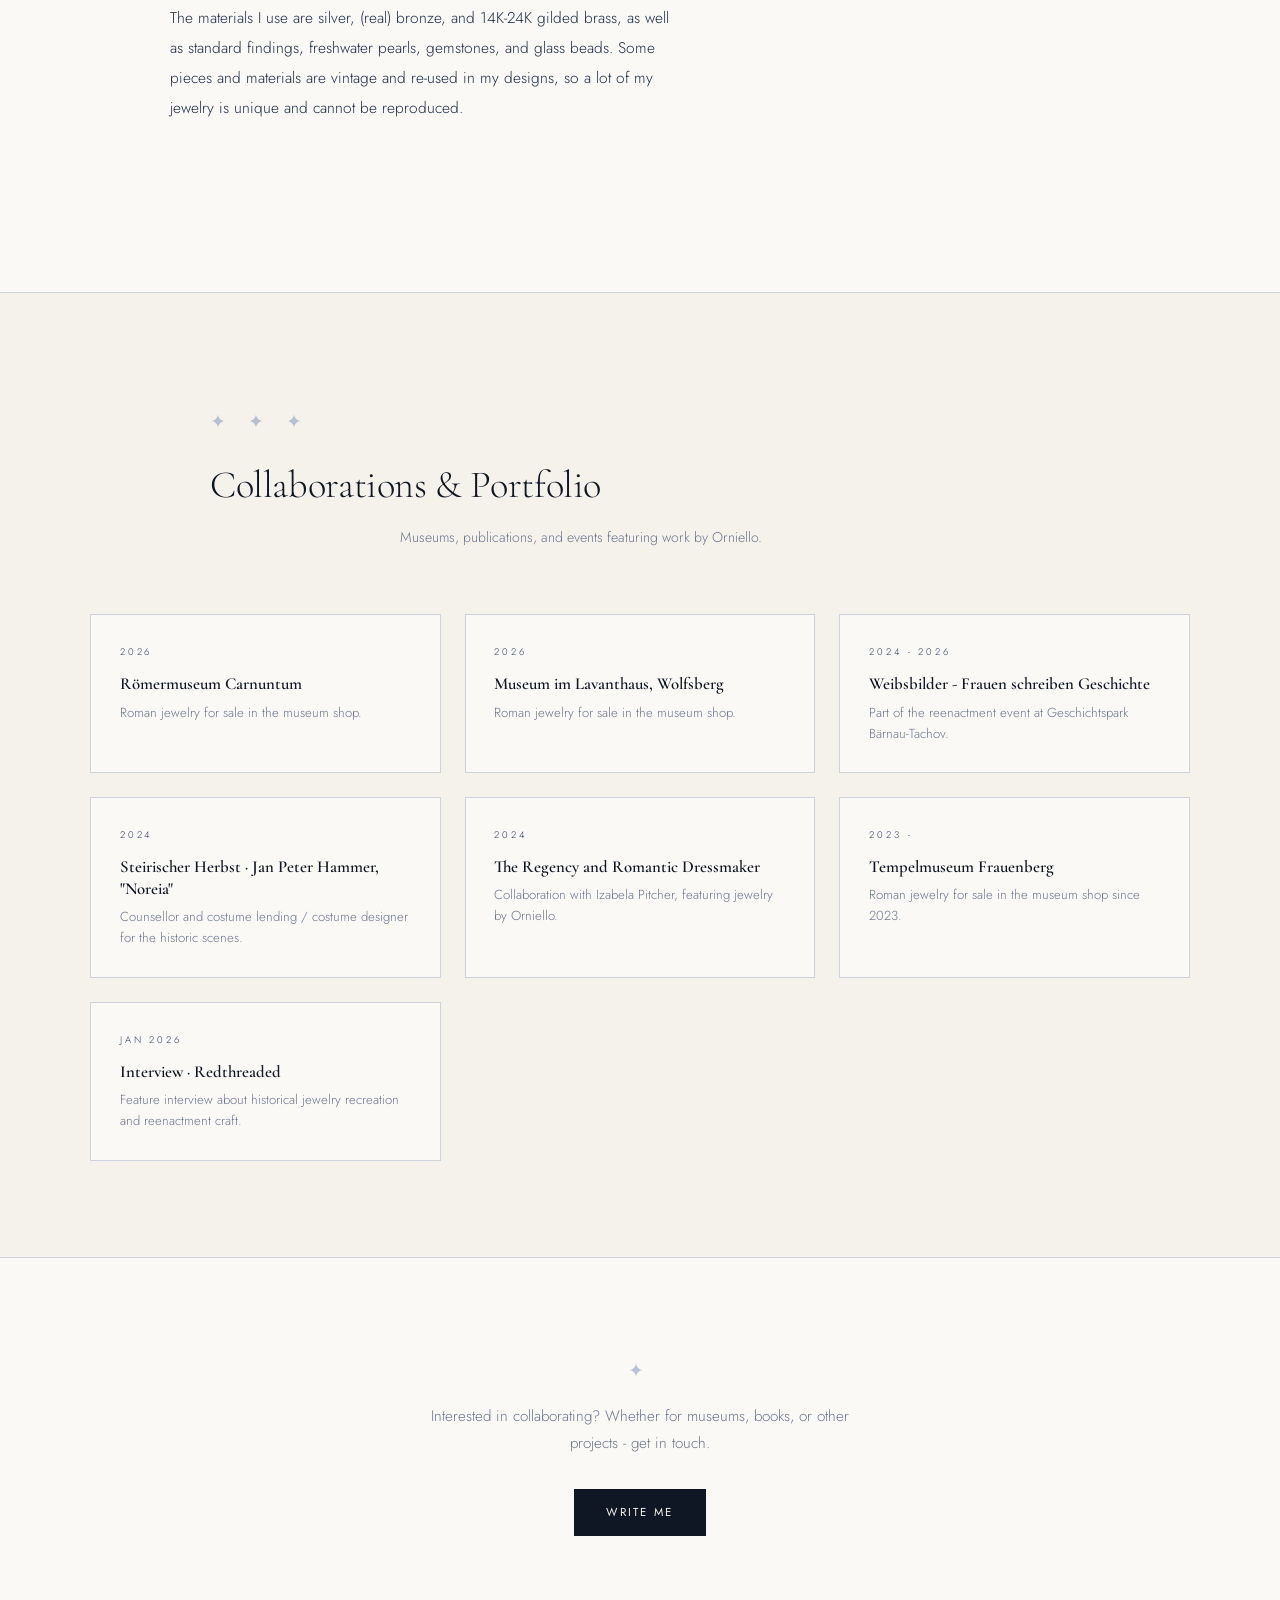
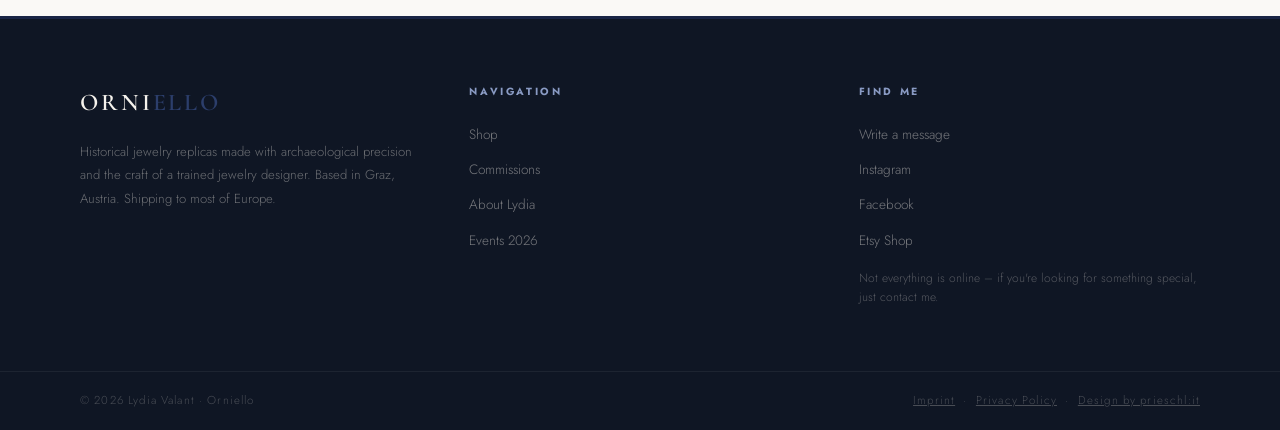
==== commit 5e26fe0d: "Texte auf Kundenwunsch noch einmal überarbeitet, kleinen Fehler ausgebessert, Übersetzungen" ====
--- a/about.html
+++ b/about.html
@@ -349,11 +349,11 @@
     <section>
       <h2 data-en="The beginning" data-de="Der Anfang">The beginning</h2>
       <p data-en="Jewelry and history have been my passion since childhood. At the age of 13 I made my first metal jewelry piece; in my early twenties I earned my first money selling them at medieval fairs. Though I started with LARP and fantasy jewelry, as the years went on I became more interested in historical styles."
-         data-de="Schmuck und Geschichte begleiten mich seit meiner Kindheit. Mit 13 Jahren fertigte ich mein erstes Metallschmuckstück; Anfang zwanzig verdiente ich damit mein erstes Geld auf Mittelaltermärkten. Ich begann zwar mit LARP- und Fantasyschmuck, doch im Laufe der Jahre wurde ich immer mehr von historischen Stilen fasziniert.">
+         data-de="Schmuck und Geschichte begleiten mich seit meiner Kindheit. Mit 13 Jahren fertigte ich mein erstes Schmuckstück aus Metall; Anfang Zwanzig verdiente ich damit mein erstes Geld auf Mittelaltermärkten. Ich begann zwar mit LARP- und Fantasyschmuck, doch im Laufe der Jahre wurde ich immer mehr von historischen Stilen inspiriert.">
         Jewelry and history have been my passion since childhood. At the age of 13 I made my first metal jewelry piece; in my early twenties I earned my first money selling them at medieval fairs. Though I started with LARP and fantasy jewelry, as the years went on I became more interested in historical styles.
       </p>
       <p data-en="Now, my focus is on reenactment and the recreation of historical jewelry and accessories. I'm still working at medieval fairs and museum events - you can see the dates <a href='index.html#events'>here</a>. For booking me and my booth, please note that due to bureaucratic reasons I'm staying in Austria for now."
-         data-de="Heute liegt mein Schwerpunkt auf Reenactment und der Nachbildung historischer Schmuckstücke und Accessoires. Ich bin weiterhin auf Mittelaltermärkten und Museumsveranstaltungen aktiv – die Termine findest du <a href='index.html#events'>hier</a>. Für Buchungen bitte beachten: Aus bürokratischen Gründen bin ich derzeit auf Österreich beschränkt.">
+         data-de="Heute liegt mein Schwerpunkt auf Reenactment und der Nachbildung historischer Schmuckstücke und Accessoires. Ich bin weiterhin auf Mittelaltermärkten und Museumsveranstaltungen aktiv - die Termine findest du hier. Für Buchungsanfragen bitte beachten: Aus bürokratischen Gründen bin ich derzeit auf Österreich beschränkt.">
         Now, my focus is on reenactment and the recreation of historical jewelry and accessories. I'm still working at medieval fairs and museum events - you can see the dates <a href="index.html#events">here</a>. For booking me and my booth, please note that due to bureaucratic reasons I'm staying in Austria for now.
       </p>
     </section>
@@ -363,9 +363,9 @@
       <div class="timeline">
         <div class="timeline-item">
           <div class="timeline-year">2012</div>
-          <p class="timeline-text" data-en="Master's degree in Provincial Archaeology, University of Graz."
-             data-de="Masterabschluss in Provinzialrömischer Archäologie an der Universität Graz.">
-            Master's degree in Provincial Archaeology, University of Graz.
+          <p class="timeline-text" data-en="Magister degree (Mag.) in Provincial Archaeology, University of Graz."
+             data-de="Magister in Provinzialrömischer Archäologie an der Universität Graz.">
+            Magister degree (Mag.) in Provincial Archaeology, University of Graz.
           </p>
         </div>
         <div class="timeline-item">
@@ -376,7 +376,7 @@
           </p>
         </div>
         <div class="timeline-item">
-          <div class="timeline-year">2019 – 2021</div>
+          <div class="timeline-year">2019 - 2021</div>
           <p class="timeline-text" data-en="Metal and Jewelry master class at Ortweinschule Graz, graduating as a certified jewelry artist in summer 2021."
              data-de="Meisterklasse Metall und Schmuck an der Ortweinschule Graz, Abschluss als zertifizierte Schmuckkünstlerin im Sommer 2021.">
             Metal and Jewelry master class at Ortweinschule Graz, graduating as a certified jewelry artist in summer 2021.
@@ -387,8 +387,8 @@
 
     <section>
       <h2 data-en="Inspiration & craft" data-de="Inspiration & Handwerk">Inspiration & craft</h2>
-      <p data-en="I get inspired by archaeological finds or historical paintings from all over Europe and beyond, and think that a lot of jewelry from former times could be incorporated into modern fashion. Some styles were even <em>en vogue</em> for centuries - you wouldn't recognize the design as "old". My creations are direct copies of or highly inspired by historical examples but also modern interpretations of historical pieces."
-         data-de="Meine Inspiration finde ich in archäologischen Funden und historischen Gemälden aus ganz Europa und darüber hinaus. Ich bin überzeugt, dass sich vieles aus früheren Epochen wunderbar in die moderne Mode integrieren lässt. Manche Stile waren sogar jahrhundertelang <em>en vogue</em> - man würde das Design gar nicht als "alt" erkennen. Meine Designs sind direkte Nachbildungen oder definitiv inspiritert von historischen Beispielen, aber auch moderne Interpretationen von historischen Stücken.">
+      <p data-en="I get inspired by archaeological finds or historical paintings from all over Europe and beyond, and think that a lot of jewelry from former times could be incorporated into modern fashion. Some styles were even <em>en vogue</em> for centuries - you wouldn't recognize the design as &quot;old&quot;. My creations are direct copies of or highly inspired by historical examples but also modern interpretations of historical pieces."
+         data-de="Meine Inspiration finde ich in archäologischen Funden und historischen Gemälden aus ganz Europa und darüber hinaus. Ich bin überzeugt, dass sich vieles aus früheren Epochen wunderbar in die moderne Mode integrieren lässt. Manche Stile waren sogar jahrhundertelang <em>en vogue</em> - man würde das Design gar nicht als &quot;alt&quot; erkennen. Meine Designs sind direkte Nachbildungen oder definitiv inspiritert von historischen Beispielen, aber auch moderne Interpretationen von historischen Stücken.">
         I get inspired by archaeological finds or historical paintings from all over Europe and beyond, and think that a lot of jewelry from former times could be incorporated into modern fashion. Some styles were even <em>en vogue</em> for centuries - you wouldn't recognize the design as "old". My creations are direct copies of or highly inspired by historical examples but also modern interpretations of historical pieces.
       </p>
       <p data-en="My creations are direct copies of or highly inspired by historical examples, but also modern interpretations of historical pieces."
@@ -414,24 +414,20 @@
     </div>
     <div class="sidebar-facts">
       <div class="sidebar-fact">
-        <span class="sidebar-fact-label" data-en="Also known as" data-de="Auch bekannt als">Also known as</span>
-        <span class="sidebar-fact-value">Celefindel</span>
-      </div>
-      <div class="sidebar-fact">
         <span class="sidebar-fact-label" data-en="Based in" data-de="Ansässig in">Based in</span>
         <span class="sidebar-fact-value">Graz, Austria</span>
       </div>
       <div class="sidebar-fact">
         <span class="sidebar-fact-label" data-en="Active since" data-de="Aktiv seit">Active since</span>
-        <span class="sidebar-fact-value">Est. 2012</span>
+        <span class="sidebar-fact-value">Est. 2021</span>
       </div>
       <div class="sidebar-fact">
         <span class="sidebar-fact-label" data-en="Shipping" data-de="Versand">Shipping</span>
-        <span class="sidebar-fact-value" data-en="Throughout Europe" data-de="Europaweit">Throughout Europe</span>
+        <span class="sidebar-fact-value" data-en="Most of Europe" data-de="Großteils Europa">Most of Europe</span>
       </div>
       <div class="sidebar-fact">
         <span class="sidebar-fact-label" data-en="Workshop rate" data-de="Werkstatttarif">Workshop rate</span>
-        <span class="sidebar-fact-value">€55/hr · Bead & cold work €50/hr</span>
+        <span class="sidebar-fact-value">€60/hr</span>
       </div>
     </div>
   </aside>
@@ -503,9 +499,9 @@
 <footer id="contact">
   <div class="footer-brand">
     <a href="index.html" class="logo">Orni<span>ello</span></a>
-    <p data-en="Historical jewelry replicas made with archaeological precision and the craft of a trained jewelry designer. Based in Graz, Austria. Shipping throughout Europe."
-       data-de="Historische Schmuckrepliken mit archäologischer Präzision und dem Handwerk einer ausgebildeten Schmuckdesignerin. Aus Graz, Österreich. Versand in ganz Europa.">
-      Historical jewelry replicas made with archaeological precision and the craft of a trained jewelry designer. Based in Graz, Austria. Shipping throughout Europe.
+    <p data-en="Historical jewelry replicas made with archaeological precision and the craft of a trained jewelry designer. Based in Graz, Austria. Shipping to most of Europe."
+       data-de="Historische Schmuckrepliken mit archäologischer Präzision und dem Handwerk einer ausgebildeten Schmuckdesignerin. Aus Graz, Österreich. Versand in weite Teile Europas.">
+      Historical jewelry replicas made with archaeological precision and the craft of a trained jewelry designer. Based in Graz, Austria. Shipping to most of Europe.
     </p>
   </div>
   <div>
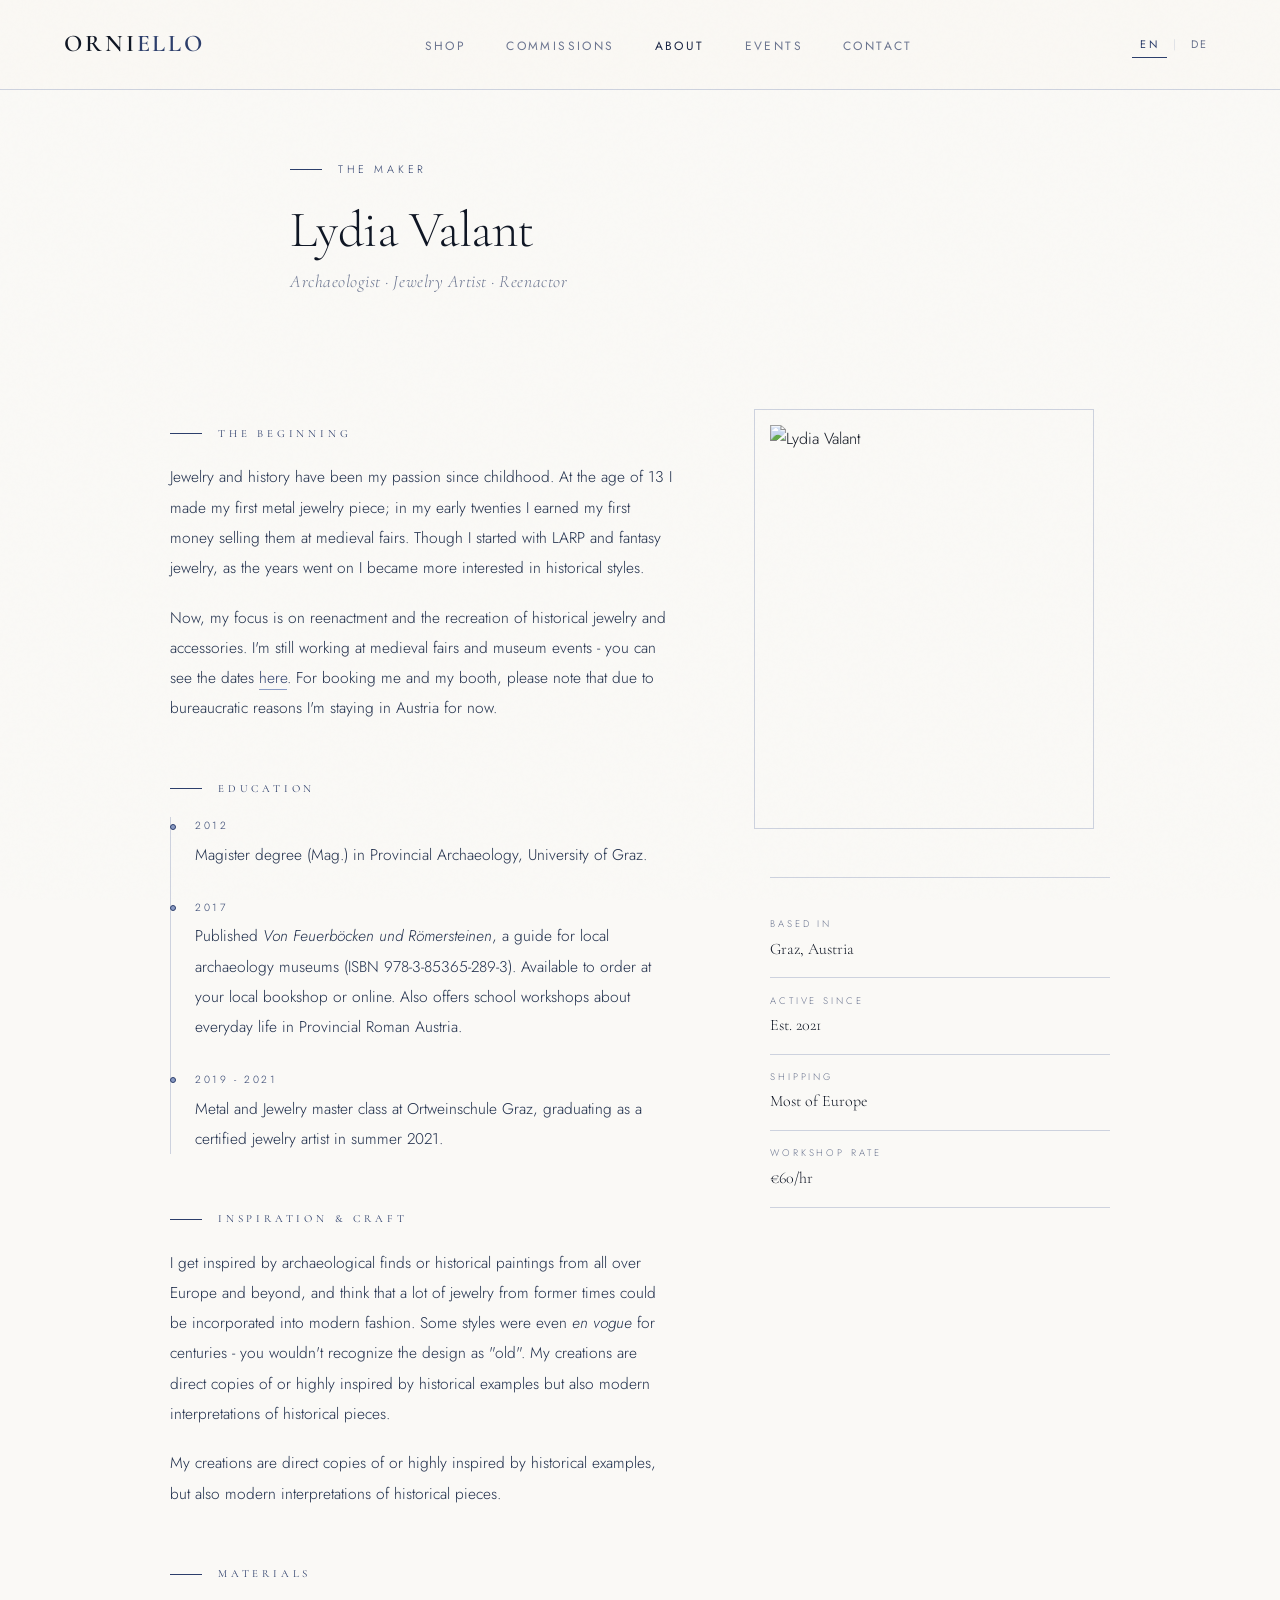
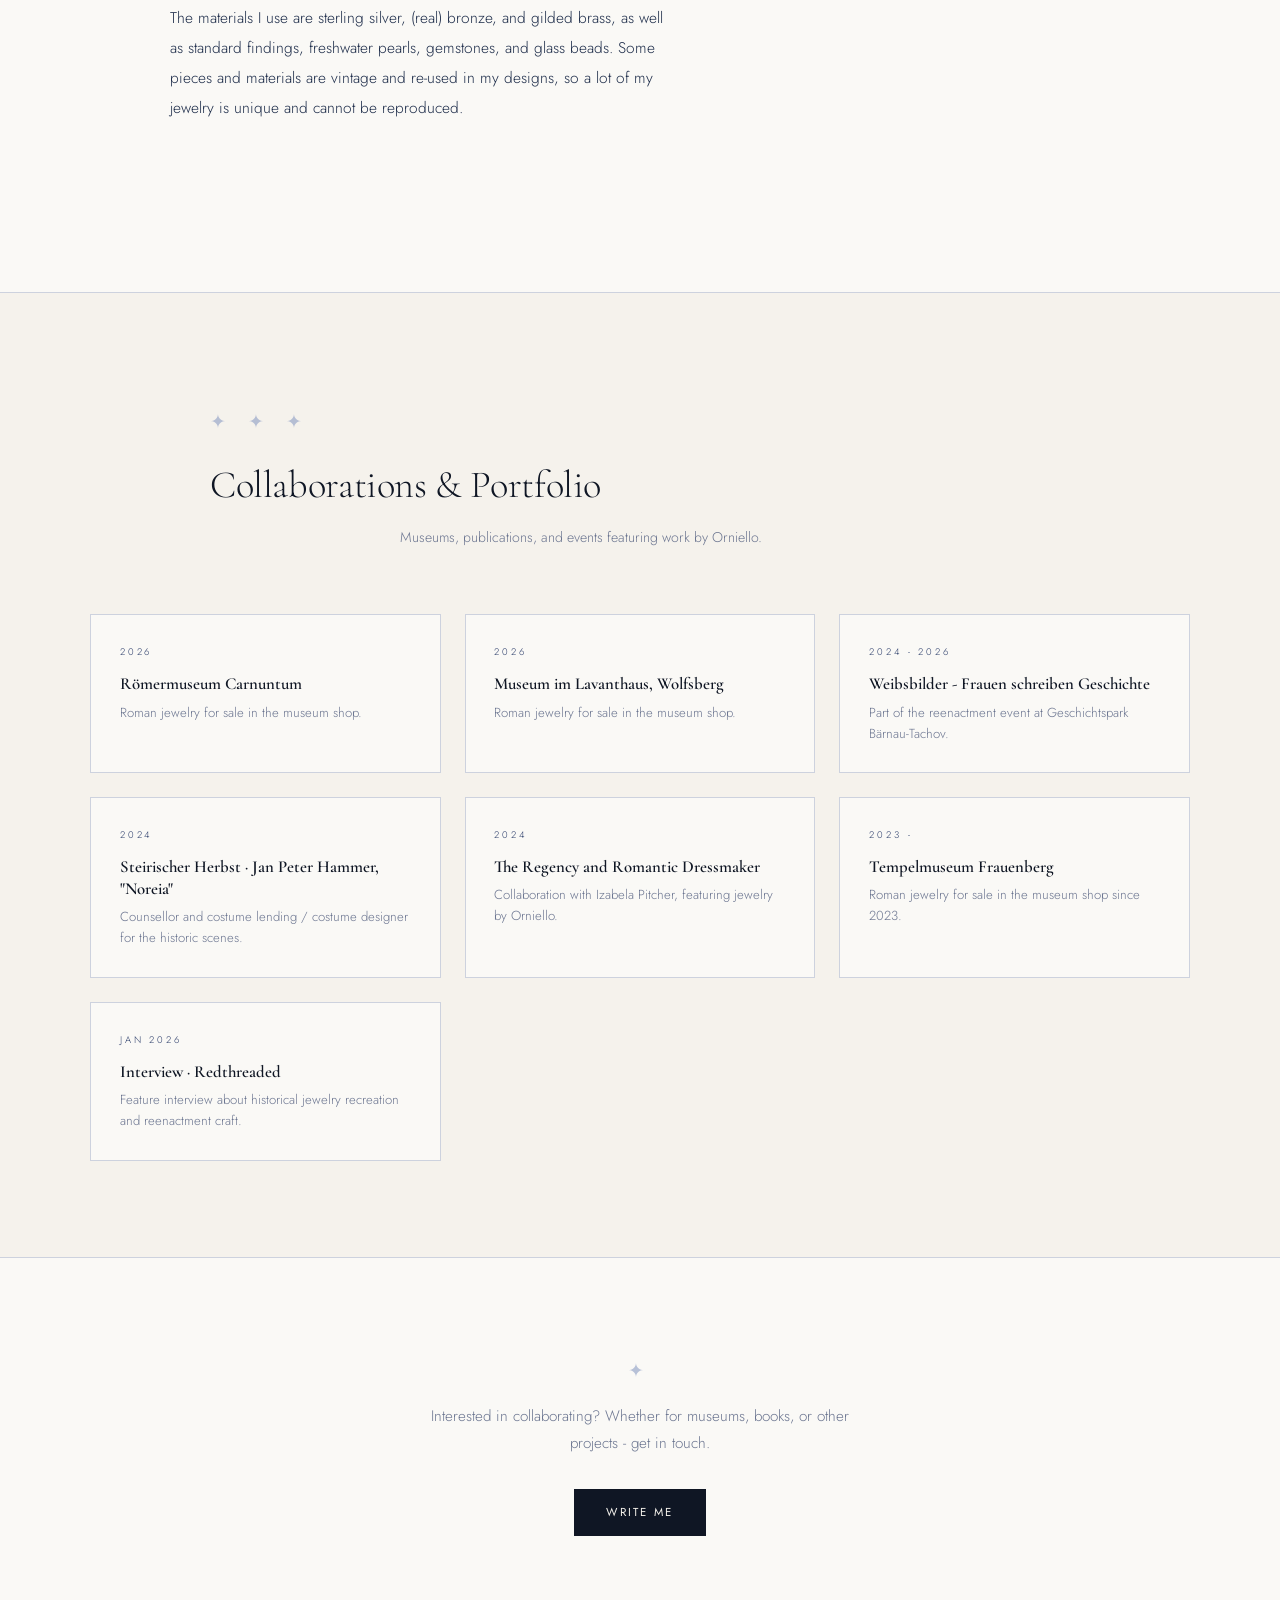
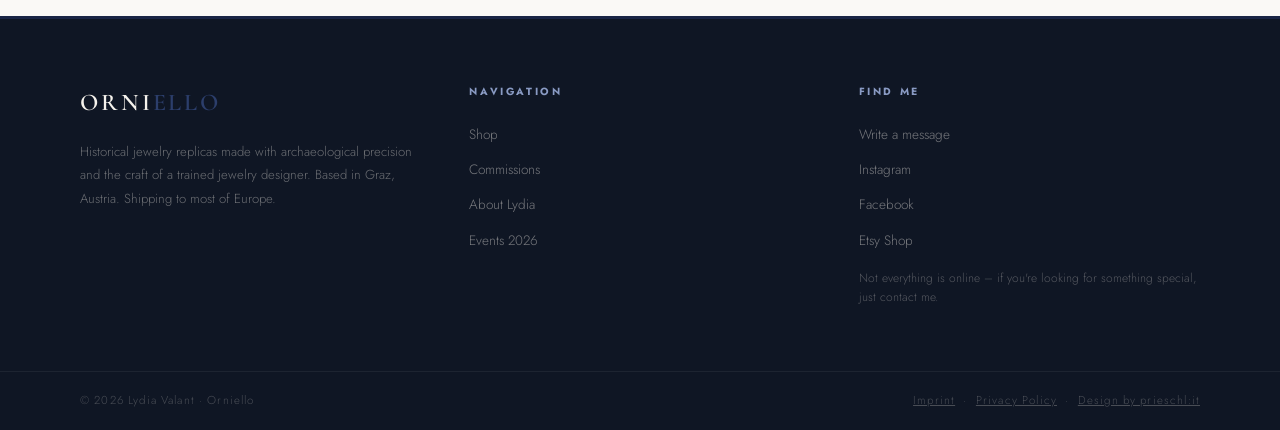
==== commit da83f45c: "Texte überarbeitet." ====
--- a/about.html
+++ b/about.html
@@ -399,9 +399,9 @@
 
     <section>
       <h2 data-en="Materials" data-de="Materialien">Materials</h2>
-      <p data-en="The materials I use are silver, (real) bronze, and 14K-24K gilded brass, as well as standard findings, freshwater pearls, gemstones, and glass beads. Some pieces and materials are vintage and re-used in my designs, so a lot of my jewelry is unique and cannot be reproduced."
-         data-de="Ich arbeite mit Silber, (echtem) Bronze und 14K-24K vergoldetem Messing sowie Standardzubehör, Süßwasserperlen, Edelsteinen und Glasperlen. Manche Stücke und Materialien sind Vintage-Fundstücke, die ich in meinen Entwürfen neu verwende - daher sind viele meiner Schmuckstücke Unikate und nicht reproduzierbar.">
-        The materials I use are silver, (real) bronze, and 14K-24K gilded brass, as well as standard findings, freshwater pearls, gemstones, and glass beads. Some pieces and materials are vintage and re-used in my designs, so a lot of my jewelry is unique and cannot be reproduced.
+      <p data-en="The materials I use are sterling silver, (real) bronze, and gilded brass, as well as standard findings, freshwater pearls, gemstones, and glass beads. Some pieces and materials are vintage and re-used in my designs, so a lot of my jewelry is unique and cannot be reproduced."
+         data-de="Ich arbeite mit Sterlingilber, (echter) Bronze und echt vergoldetem Messing sowie Standardzubehör, Süßwasserperlen, Edelsteinen und Glasperlen. Manche Stücke und Materialien sind Vintage-Fundstücke, die ich in meinen Entwürfen neu verwende - daher sind viele meiner Schmuckstücke Unikate und nicht reproduzierbar.">
+        The materials I use are silver, (real) bronze, and genuinely gilded brass, as well as standard findings, freshwater pearls, gemstones, and glass beads. Some pieces and materials are vintage and re-used in my designs, so a lot of my jewelry is unique and cannot be reproduced.
       </p>
     </section>
 
@@ -524,7 +524,7 @@
     <p style="font-size: 0.75rem; color: rgba(245,240,232,0.3); margin-top: 1rem; line-height: 1.6;"
        data-en="Not everything is online – if you're looking for something special, just contact me."
        data-de="Nicht alles ist online – für besondere Wünsche einfach melden.">
-      Not everything is online – if you're looking for something special, just contact me.
+      Not everything is online - if you're looking for something special, just contact me.
     </p>
   </div>
 </footer>
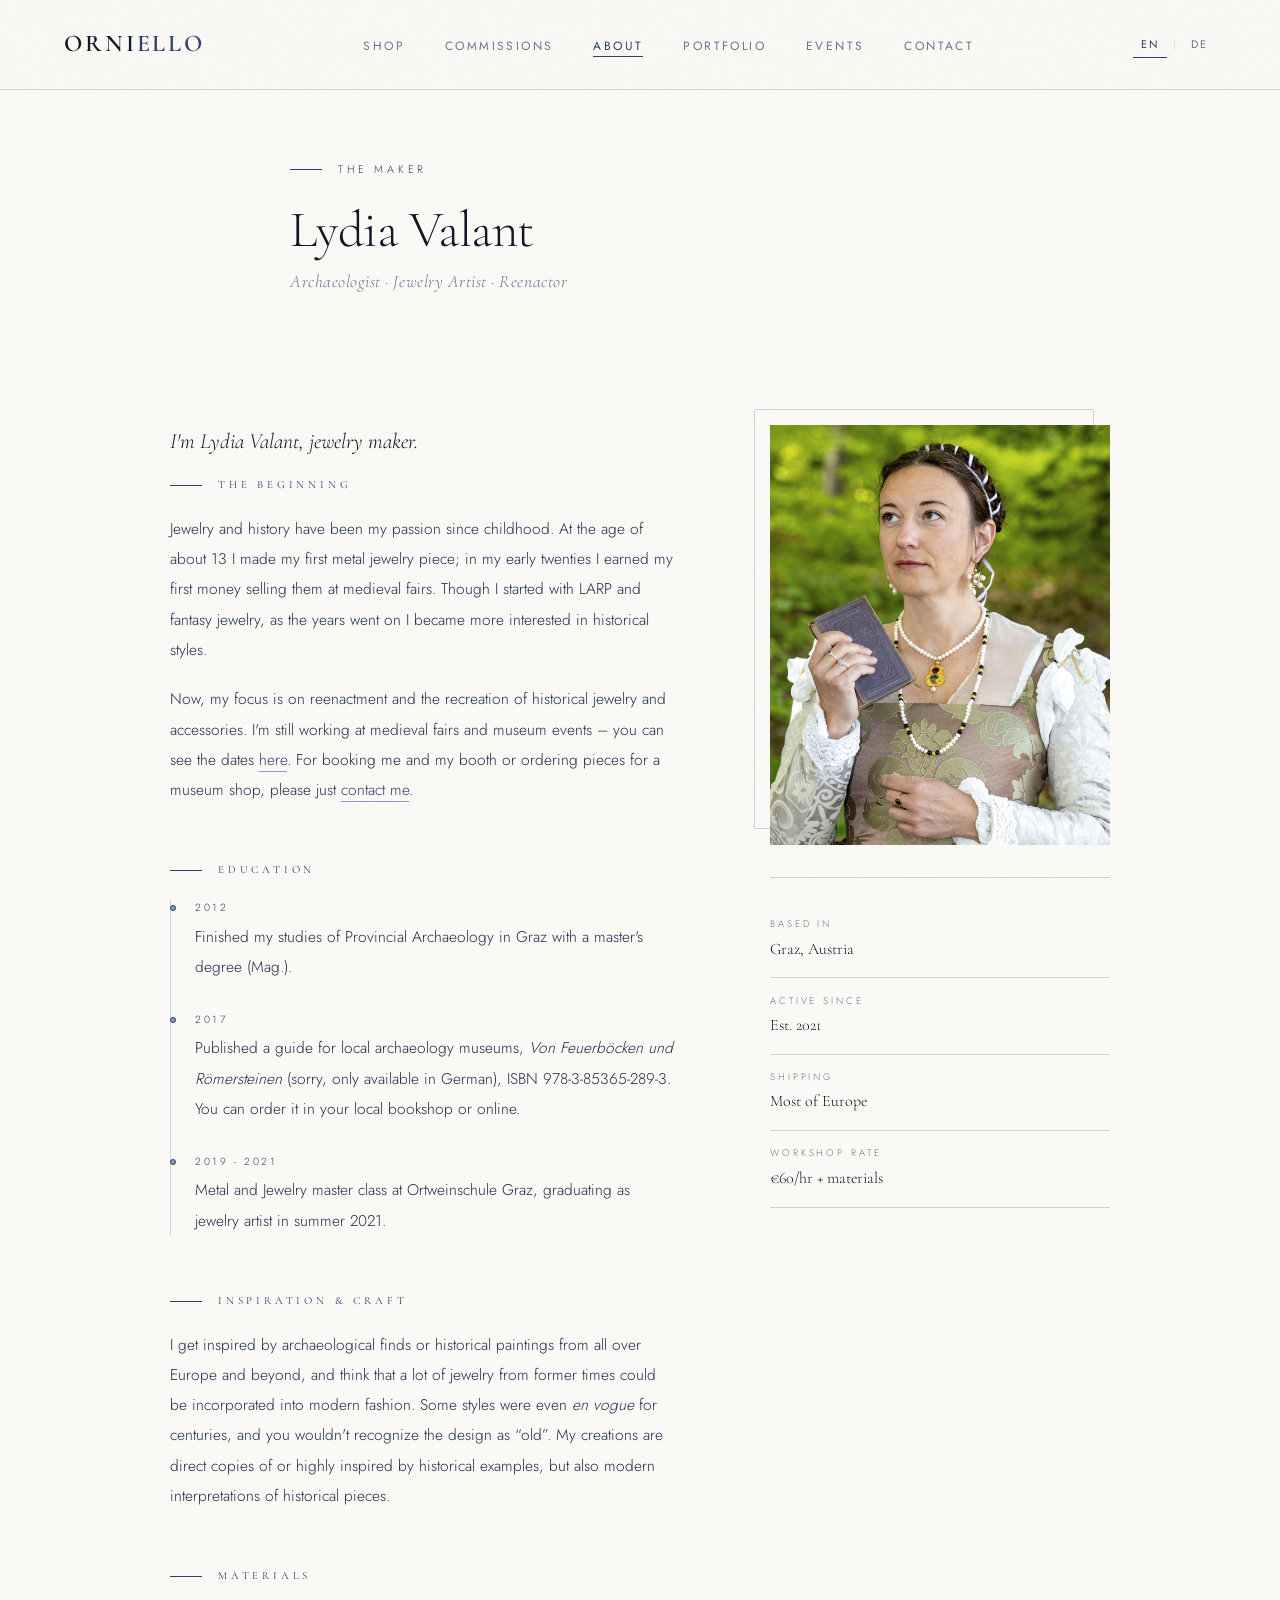
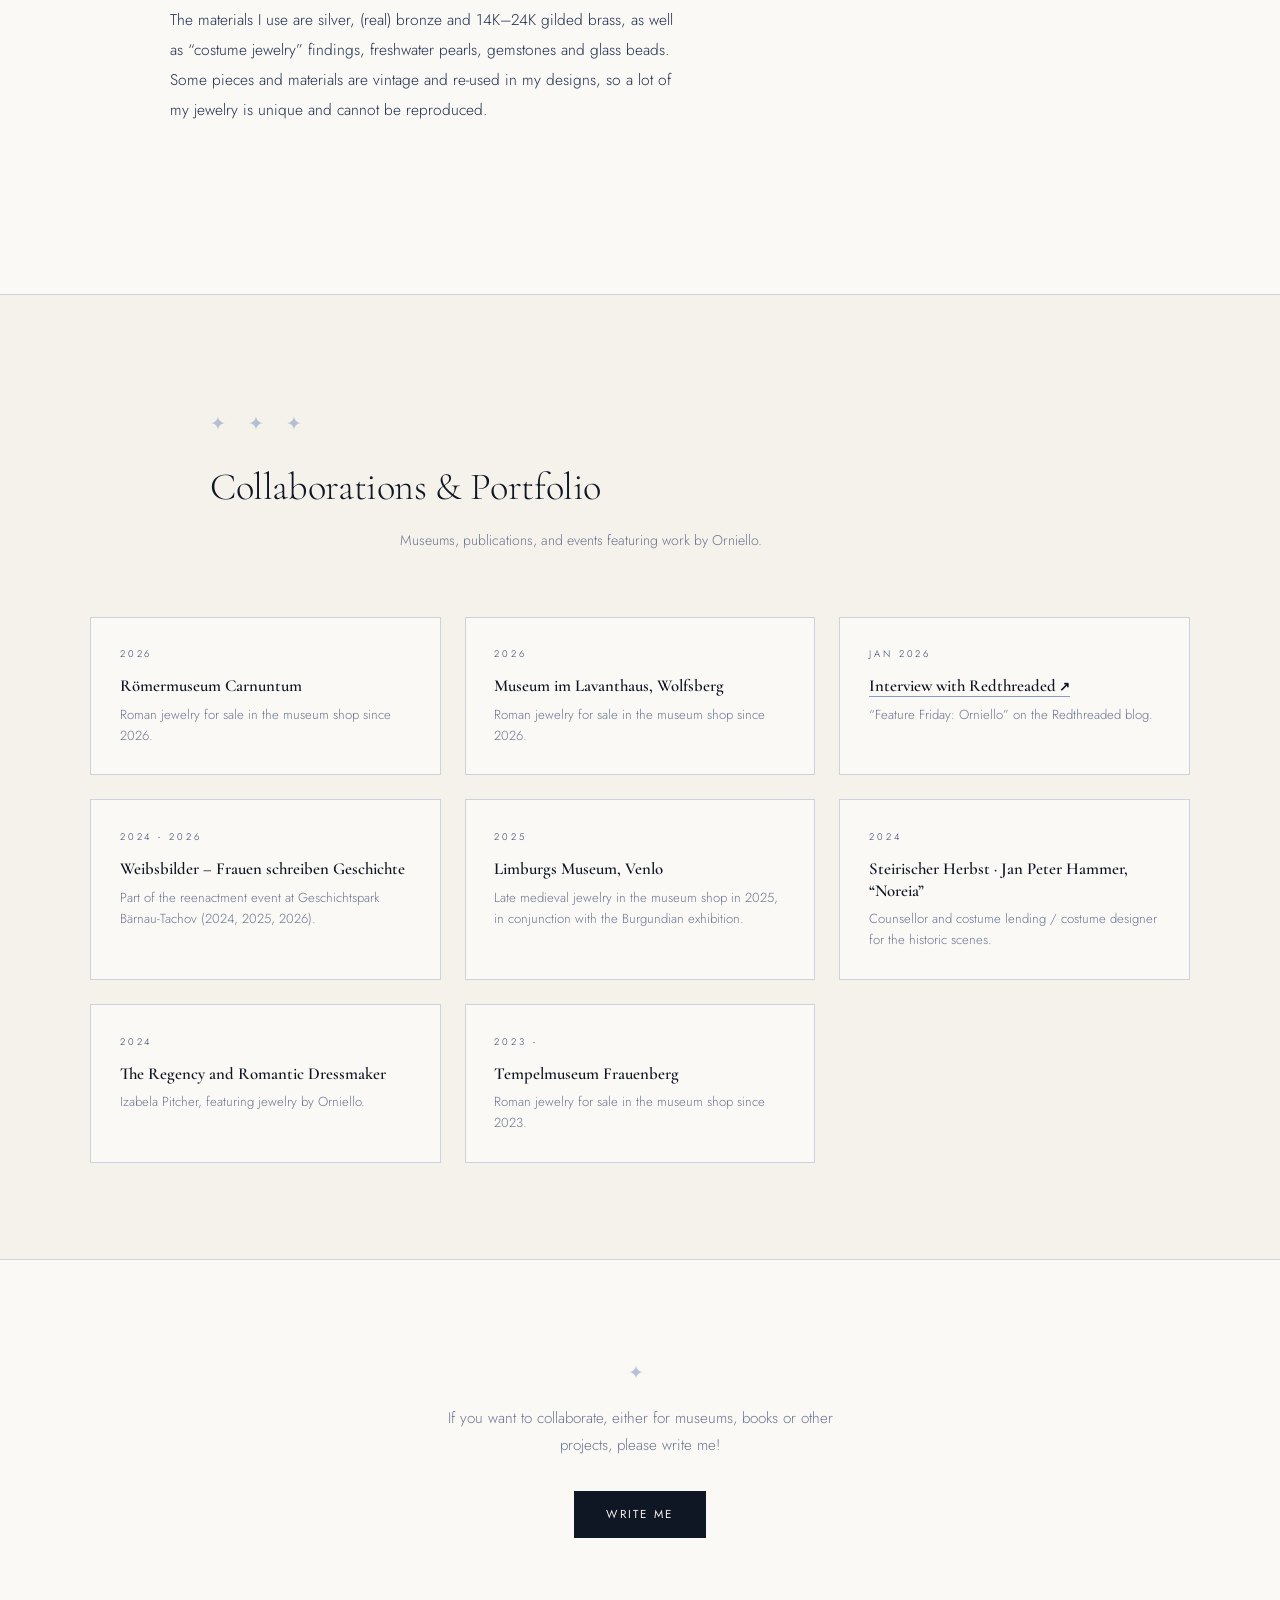
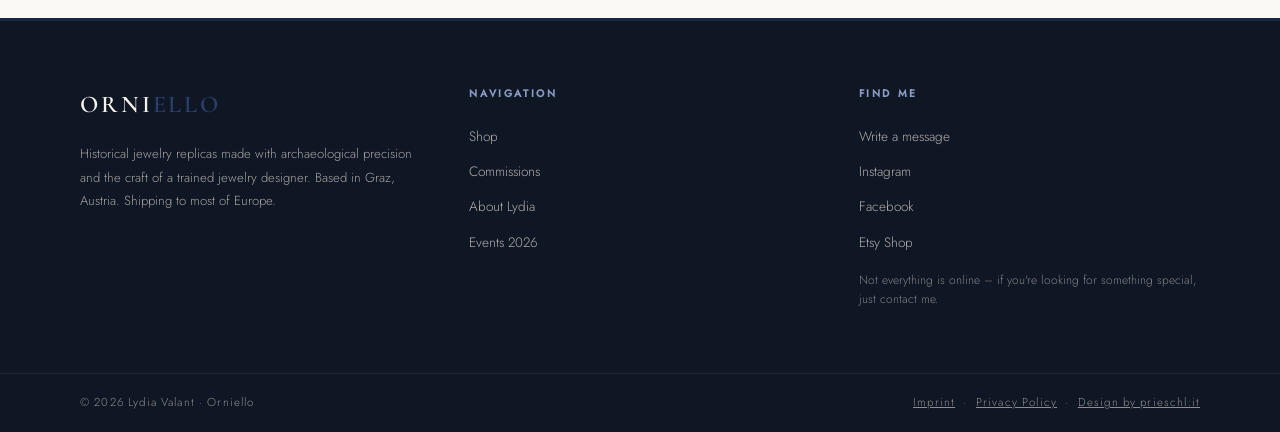
==== commit 9cc59c76: "Add files via upload" ====
--- a/about.html
+++ b/about.html
@@ -3,298 +3,11 @@
 <head>
 <meta charset="UTF-8">
 <meta name="viewport" content="width=device-width, initial-scale=1.0">
-<title>:: Orniello :: About Lydia Valant</title>
-<link rel="preconnect" href="https://fonts.googleapis.com">
-<link href="https://fonts.googleapis.com/css2?family=Cormorant+Garamond:ital,wght@0,300;0,400;0,600;1,300;1,400&family=Jost:wght@300;400;500&display=swap" rel="stylesheet">
+<title>About Lydia Valant | Orniello</title>
+<meta name="description" content="Lydia Valant is an archaeologist, jewelry artist and reenactor from Graz who recreates historical jewelry from archaeological finds and paintings.">
+<link rel="preload" href="fonts/jost-latin-300-normal.woff2" as="font" type="font/woff2" crossorigin>
+<link rel="preload" href="fonts/cormorant-garamond-latin-300-normal.woff2" as="font" type="font/woff2" crossorigin>
 <link rel="stylesheet" href="css/style.css">
-<style>
-  /* ── ABOUT PAGE SPECIFIC STYLES ── */
-
-  .about-hero {
-    padding: 10rem 5rem 5rem;
-    max-width: 860px;
-    margin: 0 auto;
-  }
-
-  .about-hero .eyebrow {
-    color: var(--bronze);
-  }
-
-  .about-hero h1 {
-    font-size: clamp(2.5rem, 4vw, 3.8rem);
-    margin-bottom: 0.5rem;
-  }
-
-  .about-hero .subtitle {
-    font-family: 'Cormorant Garamond', serif;
-    font-size: 1.1rem;
-    font-style: italic;
-    color: var(--muted);
-    margin-bottom: 3rem;
-    letter-spacing: 0.03em;
-  }
-
-  /* ── CONTENT LAYOUT ── */
-  .about-body {
-    display: grid;
-    grid-template-columns: 1fr 340px;
-    gap: 6rem;
-    max-width: 1100px;
-    margin: 0 auto;
-    padding: 0 5rem 7rem;
-    align-items: start;
-  }
-
-  /* ── PROSE ── */
-  .about-prose {
-    color: var(--ink-soft);
-  }
-
-  .about-prose section {
-    margin-bottom: 3.5rem;
-  }
-
-  .about-prose h2 {
-    font-family: 'Cormorant Garamond', serif;
-    font-size: 0.68rem;
-    font-weight: 400;
-    letter-spacing: 0.35em;
-    text-transform: uppercase;
-    color: var(--bronze);
-    margin-bottom: 1.2rem;
-    display: flex;
-    align-items: center;
-    gap: 1rem;
-  }
-
-  .about-prose h2::before {
-    content: '';
-    width: 2rem;
-    height: 1px;
-    background: var(--bronze);
-    display: inline-block;
-    flex-shrink: 0;
-  }
-
-  .about-prose p {
-    font-size: 0.97rem;
-    line-height: 1.95;
-    color: var(--ink-soft);
-    margin-bottom: 1.2rem;
-  }
-
-  .about-prose a {
-    color: var(--bronze);
-    text-decoration: none;
-    border-bottom: 1px solid var(--bronze-light);
-    transition: border-color 0.2s, color 0.2s;
-  }
-
-  .about-prose a:hover {
-    color: var(--bronze-dark);
-    border-color: var(--bronze);
-  }
-
-  /* ── SIDEBAR ── */
-  .about-sidebar {
-    position: sticky;
-    top: 7rem;
-  }
-
-  .sidebar-photo {
-    width: 100%;
-    margin-bottom: 2rem;
-    position: relative;
-  }
-
-  .sidebar-photo::before {
-    content: '';
-    position: absolute;
-    top: -1rem;
-    left: -1rem;
-    right: 1rem;
-    bottom: 1rem;
-    border: 1px solid var(--border);
-    pointer-events: none;
-    z-index: 0;
-  }
-
-  .sidebar-photo img {
-    width: 100%;
-    height: 420px;
-    object-fit: cover;
-    object-position: top;
-    display: block;
-    position: relative;
-    z-index: 1;
-    filter: grayscale(8%) saturate(88%);
-  }
-
-  .sidebar-facts {
-    border-top: 1px solid var(--border);
-    padding-top: 1.5rem;
-  }
-
-  .sidebar-fact {
-    display: flex;
-    flex-direction: column;
-    gap: 0.2rem;
-    padding: 0.9rem 0;
-    border-bottom: 1px solid var(--border);
-  }
-
-  .sidebar-fact-label {
-    font-size: 0.6rem;
-    letter-spacing: 0.3em;
-    text-transform: uppercase;
-    color: var(--muted);
-  }
-
-  .sidebar-fact-value {
-    font-family: 'Cormorant Garamond', serif;
-    font-size: 1rem;
-    color: var(--ink);
-  }
-
-  /* ── TIMELINE ── */
-  .timeline {
-    position: relative;
-    padding-left: 1.5rem;
-    border-left: 1px solid var(--border);
-    margin-top: 0.5rem;
-  }
-
-  .timeline-item {
-    position: relative;
-    margin-bottom: 1.8rem;
-  }
-
-  .timeline-item::before {
-    content: '';
-    position: absolute;
-    left: -1.57rem;
-    top: 0.4rem;
-    width: 6px;
-    height: 6px;
-    border-radius: 50%;
-    background: var(--bronze-light);
-    border: 1px solid var(--bronze);
-  }
-
-  .timeline-year {
-    font-size: 0.65rem;
-    letter-spacing: 0.25em;
-    text-transform: uppercase;
-    color: var(--bronze);
-    margin-bottom: 0.3rem;
-  }
-
-  .timeline-text {
-    font-size: 0.92rem;
-    color: var(--ink-soft);
-    line-height: 1.6;
-    margin: 0;
-  }
-
-  /* ── PORTFOLIO BLOCK ── */
-  .portfolio-section {
-    background: var(--cream);
-    border-top: 1px solid var(--border);
-    border-bottom: 1px solid var(--border);
-    padding: 6rem 5rem;
-    margin-bottom: 0;
-  }
-
-  .portfolio-section .section-header {
-    max-width: 860px;
-    margin: 0 auto 4rem;
-    text-align: left;
-  }
-
-  .portfolio-section .section-header h2 {
-    font-family: 'Cormorant Garamond', serif;
-    font-size: clamp(1.8rem, 3vw, 2.4rem);
-    font-weight: 300;
-    color: var(--ink);
-    margin-bottom: 0.5rem;
-  }
-
-  .portfolio-section .section-header p {
-    font-size: 0.88rem;
-    color: var(--muted);
-  }
-
-  .portfolio-grid {
-    display: grid;
-    grid-template-columns: repeat(3, 1fr);
-    gap: 1.5rem;
-    max-width: 1100px;
-    margin: 0 auto;
-  }
-
-  .portfolio-item {
-    background: var(--warm-white);
-    border: 1px solid var(--border);
-    padding: 1.8rem;
-    transition: border-color 0.2s, transform 0.2s;
-    position: relative;
-  }
-
-  .portfolio-item:hover {
-    border-color: var(--bronze-light);
-    transform: translateY(-2px);
-  }
-
-  .portfolio-year {
-    font-size: 0.6rem;
-    letter-spacing: 0.3em;
-    text-transform: uppercase;
-    color: var(--bronze);
-    margin-bottom: 0.8rem;
-    display: block;
-  }
-
-  .portfolio-title {
-    font-family: 'Cormorant Garamond', serif;
-    font-size: 1.05rem;
-    font-weight: 600;
-    color: var(--ink);
-    margin-bottom: 0.4rem;
-    line-height: 1.3;
-  }
-
-  .portfolio-desc {
-    font-size: 0.82rem;
-    color: var(--muted);
-    line-height: 1.6;
-    margin: 0;
-  }
-
-  /* ── CONTACT STRIP ── */
-  .about-contact-strip {
-    text-align: center;
-    padding: 5rem 5rem;
-    max-width: 600px;
-    margin: 0 auto;
-  }
-
-  .about-contact-strip p {
-    font-size: 0.95rem;
-    color: var(--muted);
-    margin-bottom: 2rem;
-    line-height: 1.8;
-  }
-
-  /* ── RESPONSIVE ── */
-  @media (max-width: 900px) {
-    .about-hero { padding: 8rem 2rem 3rem; }
-    .about-body { grid-template-columns: 1fr; padding: 0 2rem 5rem; gap: 3rem; }
-    .about-sidebar { position: static; }
-    .portfolio-section { padding: 4rem 2rem; }
-    .portfolio-grid { grid-template-columns: 1fr; }
-    .about-contact-strip { padding: 3rem 2rem; }
-  }
-</style>
 </head>
 <body>
 
@@ -303,17 +16,18 @@
   <a href="index.html" class="logo">Orni<span>ello</span></a>
   <ul class="nav-links">
     <li><a href="index.html#featured" data-en="Shop" data-de="Shop">Shop</a></li>
-    <li><a href="index.html#commissions" data-en="Commissions" data-de="Auftragsarbeiten">Commissions</a></li>
-    <li><a href="about.html" data-en="About" data-de="Über mich" style="color: var(--bronze-dark);">About</a></li>
+    <li><a href="commissions.html" data-en="Commissions" data-de="Auftragsarbeiten">Commissions</a></li>
+    <li><a href="about.html" class="active" data-en="About" data-de="Über mich">About</a></li>
+    <li><a href="portfolio.html" data-en="Portfolio" data-de="Portfolio">Portfolio</a></li>
     <li><a href="index.html#events" data-en="Events" data-de="Termine">Events</a></li>
-    <li><a href="index.html#contact" data-en="Contact" data-de="Kontakt">Contact</a></li>
+    <li><a href="contact.html" data-en="Contact" data-de="Kontakt">Contact</a></li>
   </ul>
   <div class="lang-switcher">
     <button class="lang-btn active" onclick="setLang('en')">EN</button>
     <span class="lang-divider">|</span>
     <button class="lang-btn" onclick="setLang('de')">DE</button>
   </div>
-  <button class="hamburger" id="hamburger" onclick="toggleMenu()" aria-label="Menu">
+  <button class="hamburger" id="hamburger" onclick="toggleMenu()" aria-label="Menu" aria-expanded="false" aria-controls="mobileMenu">
     <span></span><span></span><span></span>
   </button>
 </nav>
@@ -321,11 +35,12 @@
 <!-- MOBILE MENU -->
 <div class="mobile-menu" id="mobileMenu">
   <button class="mobile-menu-close" onclick="toggleMenu()" aria-label="Close menu">✕</button>
-  <a href="index.html#featured" onclick="toggleMenu()">Shop</a>
-  <a href="index.html#commissions" onclick="toggleMenu()">Commissions</a>
-  <a href="about.html" onclick="toggleMenu()">About</a>
-  <a href="index.html#events" onclick="toggleMenu()">Events</a>
-  <a href="index.html#contact" onclick="toggleMenu()">Contact</a>
+  <a href="index.html#featured" onclick="toggleMenu()" data-en="Shop" data-de="Shop">Shop</a>
+  <a href="commissions.html" onclick="toggleMenu()" data-en="Commissions" data-de="Auftragsarbeiten">Commissions</a>
+  <a href="about.html" onclick="toggleMenu()" data-en="About" data-de="Über mich">About</a>
+  <a href="portfolio.html" onclick="toggleMenu()" data-en="Portfolio" data-de="Portfolio">Portfolio</a>
+  <a href="index.html#events" onclick="toggleMenu()" data-en="Events" data-de="Termine">Events</a>
+  <a href="contact.html" onclick="toggleMenu()" data-en="Contact" data-de="Kontakt">Contact</a>
   <div class="lang-switcher">
     <button class="lang-btn" onclick="setLang('en')">EN</button>
     <span class="lang-divider">|</span>
@@ -346,15 +61,17 @@
   <!-- LEFT: PROSE -->
   <div class="about-prose">
 
+    <p class="about-lead" data-en="I'm Lydia Valant, jewelry maker." data-de="Ich bin Lydia Valant, Schmuckmacherin aus Leidenschaft.">I'm Lydia Valant, jewelry maker.</p>
+
     <section>
       <h2 data-en="The beginning" data-de="Der Anfang">The beginning</h2>
-      <p data-en="Jewelry and history have been my passion since childhood. At the age of 13 I made my first metal jewelry piece; in my early twenties I earned my first money selling them at medieval fairs. Though I started with LARP and fantasy jewelry, as the years went on I became more interested in historical styles."
-         data-de="Schmuck und Geschichte begleiten mich seit meiner Kindheit. Mit 13 Jahren fertigte ich mein erstes Schmuckstück aus Metall; Anfang Zwanzig verdiente ich damit mein erstes Geld auf Mittelaltermärkten. Ich begann zwar mit LARP- und Fantasyschmuck, doch im Laufe der Jahre wurde ich immer mehr von historischen Stilen inspiriert.">
-        Jewelry and history have been my passion since childhood. At the age of 13 I made my first metal jewelry piece; in my early twenties I earned my first money selling them at medieval fairs. Though I started with LARP and fantasy jewelry, as the years went on I became more interested in historical styles.
-      </p>
-      <p data-en="Now, my focus is on reenactment and the recreation of historical jewelry and accessories. I'm still working at medieval fairs and museum events - you can see the dates <a href='index.html#events'>here</a>. For booking me and my booth, please note that due to bureaucratic reasons I'm staying in Austria for now."
-         data-de="Heute liegt mein Schwerpunkt auf Reenactment und der Nachbildung historischer Schmuckstücke und Accessoires. Ich bin weiterhin auf Mittelaltermärkten und Museumsveranstaltungen aktiv - die Termine findest du hier. Für Buchungsanfragen bitte beachten: Aus bürokratischen Gründen bin ich derzeit auf Österreich beschränkt.">
-        Now, my focus is on reenactment and the recreation of historical jewelry and accessories. I'm still working at medieval fairs and museum events - you can see the dates <a href="index.html#events">here</a>. For booking me and my booth, please note that due to bureaucratic reasons I'm staying in Austria for now.
+      <p data-en="Jewelry and history have been my passion since childhood. At the age of about 13 I made my first metal jewelry piece; in my early twenties I earned my first money selling them at medieval fairs. Though I started with LARP and fantasy jewelry, as the years went on I became more interested in historical styles."
+         data-de="Schmuck und Geschichte sind schon seit meiner Kindheit meine Leidenschaft. Mit etwa 13 Jahren fertigte ich mein erstes Schmuckstück aus Metall an; als junge Erwachsene verdiente ich mein erstes Geld damit, meine Arbeiten auf Mittelaltermärkten zu verkaufen. Während ich anfangs Schmuck für LARP und Fantasy-Bereiche herstellte, galt mein Interesse im Laufe der Jahre zunehmend historischen Stilen.">
+        Jewelry and history have been my passion since childhood. At the age of about 13 I made my first metal jewelry piece; in my early twenties I earned my first money selling them at medieval fairs. Though I started with LARP and fantasy jewelry, as the years went on I became more interested in historical styles.
+      </p>
+      <p data-en="Now, my focus is on reenactment and the recreation of historical jewelry and accessories. I'm still working at medieval fairs and museum events – you can see the dates <a href='index.html#events'>here</a>. For booking me and my booth or ordering pieces for a museum shop, please just <a href='contact.html'>contact me</a>."
+         data-de="Heute liegt mein Schwerpunkt auf Reenactment sowie der Rekonstruktion historischen Schmucks und historischer Accessoires. Ich bin weiterhin auf Mittelaltermärkten und bei Museumsveranstaltungen vertreten – die Termine findest du <a href='index.html#events'>hier</a>. Wenn du mich und meinen Stand buchen oder Stücke für einen Museumsshop bestellen möchtest, <a href='contact.html'>kontaktiere mich</a> bitte einfach.">
+        Now, my focus is on reenactment and the recreation of historical jewelry and accessories. I"m still working at medieval fairs and museum events – you can see the dates <a href="index.html#events">here</a>. For booking me and my booth or ordering pieces for a museum shop, please just <a href="contact.html">contact me</a>.
       </p>
     </section>
 
@@ -363,23 +80,23 @@
       <div class="timeline">
         <div class="timeline-item">
           <div class="timeline-year">2012</div>
-          <p class="timeline-text" data-en="Magister degree (Mag.) in Provincial Archaeology, University of Graz."
-             data-de="Magister in Provinzialrömischer Archäologie an der Universität Graz.">
-            Magister degree (Mag.) in Provincial Archaeology, University of Graz.
+          <p class="timeline-text" data-en="Finished my studies of Provincial Archaeology in Graz with a master's degree (Mag.)."
+             data-de="Abschluss des Studiums der Provinzialrömischen Archäologie in Graz mit einem Magister-Titel.">
+            Finished my studies of Provincial Archaeology in Graz with a master's degree (Mag.).
           </p>
         </div>
         <div class="timeline-item">
           <div class="timeline-year">2017</div>
-          <p class="timeline-text" data-en="Published <em>Von Feuerböcken und Römersteinen</em>, a guide for local archaeology museums (ISBN 978-3-85365-289-3). Available to order at your local bookshop or online. Also offers school workshops about everyday life in Provincial Roman Austria."
-             data-de="Veröffentlichung von <em>Von Feuerböcken und Römersteinen</em>, einem Führer für regionale Archäologiemuseen (ISBN 978-3-85365-289-3). Erhältlich im lokalen Buchhandel oder online. Außerdem Schulworkshops zum Alltag im römischen Österreich.">
-            Published <em>Von Feuerböcken und Römersteinen</em>, a guide for local archaeology museums (ISBN 978-3-85365-289-3). Available to order at your local bookshop or online. Also offers school workshops about everyday life in Provincial Roman Austria.
+          <p class="timeline-text" data-en="Published a guide for local archaeology museums, <em>Von Feuerböcken und Römersteinen</em> (sorry, only available in German), ISBN 978-3-85365-289-3. You can order it in your local bookshop or online."
+             data-de="Veröffentlichung eines Führers zu lokalen archäologischen Museen: <em>Von Feuerböcken und Römersteinen</em> (ISBN 978-3-85365-289-3). Erhältlich im Buchhandel oder online.">
+            Published a guide for local archaeology museums, <em>Von Feuerböcken und Römersteinen</em> (sorry, only available in German), ISBN 978-3-85365-289-3. You can order it in your local bookshop or online.
           </p>
         </div>
         <div class="timeline-item">
           <div class="timeline-year">2019 - 2021</div>
-          <p class="timeline-text" data-en="Metal and Jewelry master class at Ortweinschule Graz, graduating as a certified jewelry artist in summer 2021."
-             data-de="Meisterklasse Metall und Schmuck an der Ortweinschule Graz, Abschluss als zertifizierte Schmuckkünstlerin im Sommer 2021.">
-            Metal and Jewelry master class at Ortweinschule Graz, graduating as a certified jewelry artist in summer 2021.
+          <p class="timeline-text" data-en="Metal and Jewelry master class at Ortweinschule Graz, graduating as jewelry artist in summer 2021."
+             data-de="Meisterklasse für Metall und Schmuck an der Ortweinschule Graz, im Sommer 2021 Abschluss als Schmuckkünstlerin.">
+            Metal and Jewelry master class at Ortweinschule Graz, graduating as jewelry artist in summer 2021.
           </p>
         </div>
       </div>
@@ -387,21 +104,17 @@
 
     <section>
       <h2 data-en="Inspiration & craft" data-de="Inspiration & Handwerk">Inspiration & craft</h2>
-      <p data-en="I get inspired by archaeological finds or historical paintings from all over Europe and beyond, and think that a lot of jewelry from former times could be incorporated into modern fashion. Some styles were even <em>en vogue</em> for centuries - you wouldn't recognize the design as &quot;old&quot;. My creations are direct copies of or highly inspired by historical examples but also modern interpretations of historical pieces."
-         data-de="Meine Inspiration finde ich in archäologischen Funden und historischen Gemälden aus ganz Europa und darüber hinaus. Ich bin überzeugt, dass sich vieles aus früheren Epochen wunderbar in die moderne Mode integrieren lässt. Manche Stile waren sogar jahrhundertelang <em>en vogue</em> - man würde das Design gar nicht als &quot;alt&quot; erkennen. Meine Designs sind direkte Nachbildungen oder definitiv inspiritert von historischen Beispielen, aber auch moderne Interpretationen von historischen Stücken.">
-        I get inspired by archaeological finds or historical paintings from all over Europe and beyond, and think that a lot of jewelry from former times could be incorporated into modern fashion. Some styles were even <em>en vogue</em> for centuries - you wouldn't recognize the design as "old". My creations are direct copies of or highly inspired by historical examples but also modern interpretations of historical pieces.
-      </p>
-      <p data-en="My creations are direct copies of or highly inspired by historical examples, but also modern interpretations of historical pieces."
-         data-de="Meine Arbeiten sind direkte Kopien oder stark von historischen Vorbildern inspiriert - aber auch moderne Interpretationen historischer Stücke.">
-        My creations are direct copies of or highly inspired by historical examples, but also modern interpretations of historical pieces.
+      <p data-en="I get inspired by archaeological finds or historical paintings from all over Europe and beyond, and think that a lot of jewelry from former times could be incorporated into modern fashion. Some styles were even <em>en vogue</em> for centuries, and you wouldn't recognize the design as “old”. My creations are direct copies of or highly inspired by historical examples, but also modern interpretations of historical pieces."
+         data-de="Ich lasse mich von archäologischen Funden oder historischen Gemälden aus ganz Europa und darüber hinaus inspirieren und bin der Meinung, dass sich viele Schmuckstücke vergangener Epochen wunderbar in die moderne Mode integrieren lassen. Manche Stile waren über Jahrhunderte hinweg <em>en vogue</em>, sodass man das Design gar nicht unbedingt als „alt“ wahrnimmt. Meine Kreationen reichen von direkten Kopien oder stark an historischen Vorbildern orientierten Stücken bis hin zu modernen Interpretationen historischer Originale.">
+        I get inspired by archaeological finds or historical paintings from all over Europe and beyond, and think that a lot of jewelry from former times could be incorporated into modern fashion. Some styles were even <em>en vogue</em> for centuries, and you wouldn't recognize the design as “old”. My creations are direct copies of or highly inspired by historical examples, but also modern interpretations of historical pieces.
       </p>
     </section>
 
     <section>
       <h2 data-en="Materials" data-de="Materialien">Materials</h2>
-      <p data-en="The materials I use are sterling silver, (real) bronze, and gilded brass, as well as standard findings, freshwater pearls, gemstones, and glass beads. Some pieces and materials are vintage and re-used in my designs, so a lot of my jewelry is unique and cannot be reproduced."
-         data-de="Ich arbeite mit Sterlingilber, (echter) Bronze und echt vergoldetem Messing sowie Standardzubehör, Süßwasserperlen, Edelsteinen und Glasperlen. Manche Stücke und Materialien sind Vintage-Fundstücke, die ich in meinen Entwürfen neu verwende - daher sind viele meiner Schmuckstücke Unikate und nicht reproduzierbar.">
-        The materials I use are silver, (real) bronze, and genuinely gilded brass, as well as standard findings, freshwater pearls, gemstones, and glass beads. Some pieces and materials are vintage and re-used in my designs, so a lot of my jewelry is unique and cannot be reproduced.
+      <p data-en="The materials I use are silver, (real) bronze and 14K–24K gilded brass, as well as “costume jewelry” findings, freshwater pearls, gemstones and glass beads. Some pieces and materials are vintage and re-used in my designs, so a lot of my jewelry is unique and cannot be reproduced."
+         data-de="Als Materialien verwende ich Silber, (echte) Bronze und mit 14- bis 24-karätigem Gold vergoldetes Messing sowie Fertigteile aus dem Modeschmuckbereich, Süßwasserperlen, Edelsteine und Glasperlen. Da ich für meine Designs teilweise Vintage-Elemente und wiederverwendete Materialien nutze, sind viele meiner Schmuckstücke Unikate, die nicht mehr reproduziert werden können.">
+        The materials I use are silver, (real) bronze and 14K–24K gilded brass, as well as “costume jewelry” findings, freshwater pearls, gemstones and glass beads. Some pieces and materials are vintage and re-used in my designs, so a lot of my jewelry is unique and cannot be reproduced.
       </p>
     </section>
 
@@ -410,24 +123,24 @@
   <!-- RIGHT: SIDEBAR -->
   <aside class="about-sidebar">
     <div class="sidebar-photo">
-      <img src="https://orniello.com/wp-content/uploads/2025/07/W8A4116-3-706x1024.jpg" alt="Lydia Valant" />
+      <img src="images/lydiamitbuch.jpg" alt="Lydia Valant" />
     </div>
     <div class="sidebar-facts">
       <div class="sidebar-fact">
         <span class="sidebar-fact-label" data-en="Based in" data-de="Ansässig in">Based in</span>
-        <span class="sidebar-fact-value">Graz, Austria</span>
+        <span class="sidebar-fact-value" data-en="Graz, Austria" data-de="Graz, Österreich">Graz, Austria</span>
       </div>
       <div class="sidebar-fact">
         <span class="sidebar-fact-label" data-en="Active since" data-de="Aktiv seit">Active since</span>
-        <span class="sidebar-fact-value">Est. 2021</span>
+        <span class="sidebar-fact-value" data-en="Est. 2021" data-de="Gegr. 2021">Est. 2021</span>
       </div>
       <div class="sidebar-fact">
         <span class="sidebar-fact-label" data-en="Shipping" data-de="Versand">Shipping</span>
-        <span class="sidebar-fact-value" data-en="Most of Europe" data-de="Großteils Europa">Most of Europe</span>
+        <span class="sidebar-fact-value" data-en="Most of Europe" data-de="Weite Teile Europas">Most of Europe</span>
       </div>
       <div class="sidebar-fact">
         <span class="sidebar-fact-label" data-en="Workshop rate" data-de="Werkstatttarif">Workshop rate</span>
-        <span class="sidebar-fact-value">€60/hr</span>
+        <span class="sidebar-fact-value" data-en="€60/hr + materials" data-de="60 €/Stunde zzgl. Material">€60/hr + materials</span>
       </div>
     </div>
   </aside>
@@ -441,48 +154,54 @@
     <h2 data-en="Collaborations & Portfolio" data-de="Kooperationen & Portfolio">Collaborations & Portfolio</h2>
     <p data-en="Museums, publications, and events featuring work by Orniello." data-de="Museen, Publikationen und Veranstaltungen mit Arbeiten von Orniello.">Museums, publications, and events featuring work by Orniello.</p>
   </div>
-  <div class="portfolio-grid">
-
-    <div class="portfolio-item">
+  <div class="about-portfolio-grid">
+
+    <div class="about-portfolio-item">
       <span class="portfolio-year">2026</span>
       <div class="portfolio-title">Römermuseum Carnuntum</div>
-      <p class="portfolio-desc" data-en="Roman jewelry for sale in the museum shop." data-de="Römischer Schmuck im Museumsshop erhältlich.">Roman jewelry for sale in the museum shop.</p>
-    </div>
-
-    <div class="portfolio-item">
+      <p class="portfolio-desc" data-en="Roman jewelry for sale in the museum shop since 2026." data-de="Römischer Schmuck im Museumsshop seit 2026.">Roman jewelry for sale in the museum shop since 2026.</p>
+    </div>
+
+    <div class="about-portfolio-item">
       <span class="portfolio-year">2026</span>
       <div class="portfolio-title">Museum im Lavanthaus, Wolfsberg</div>
-      <p class="portfolio-desc" data-en="Roman jewelry for sale in the museum shop." data-de="Römischer Schmuck im Museumsshop erhältlich.">Roman jewelry for sale in the museum shop.</p>
-    </div>
-
-    <div class="portfolio-item">
+      <p class="portfolio-desc" data-en="Roman jewelry for sale in the museum shop since 2026." data-de="Römischer Schmuck im Museumsshop seit 2026.">Roman jewelry for sale in the museum shop since 2026.</p>
+    </div>
+
+    <div class="about-portfolio-item">
+      <span class="portfolio-year">Jan 2026</span>
+      <div class="portfolio-title"><a href="https://redthreaded.com/blogs/redthreaded/feature-friday-orniello" target="_blank" rel="noopener">Interview with Redthreaded</a></div>
+      <p class="portfolio-desc" data-en="“Feature Friday: Orniello” on the Redthreaded blog." data-de="„Feature Friday: Orniello“ im Redthreaded-Blog.">“Feature Friday: Orniello” on the Redthreaded blog.</p>
+    </div>
+
+    <div class="about-portfolio-item">
       <span class="portfolio-year">2024 - 2026</span>
-      <div class="portfolio-title">Weibsbilder - Frauen schreiben Geschichte</div>
-      <p class="portfolio-desc" data-en="Part of the reenactment event at Geschichtspark Bärnau-Tachov." data-de="Teilnahme am Reenactment-Event im Geschichtspark Bärnau-Tachov.">Part of the reenactment event at Geschichtspark Bärnau-Tachov.</p>
-    </div>
-
-    <div class="portfolio-item">
+      <div class="portfolio-title">Weibsbilder – Frauen schreiben Geschichte</div>
+      <p class="portfolio-desc" data-en="Part of the reenactment event at Geschichtspark Bärnau-Tachov (2024, 2025, 2026)." data-de="Teil des Reenactment-Events im Geschichtspark Bärnau-Tachov (2024, 2025, 2026).">Part of the reenactment event at Geschichtspark Bärnau-Tachov (2024, 2025, 2026).</p>
+    </div>
+
+    <div class="about-portfolio-item">
+      <span class="portfolio-year">2025</span>
+      <div class="portfolio-title">Limburgs Museum, Venlo</div>
+      <p class="portfolio-desc" data-en="Late medieval jewelry in the museum shop in 2025, in conjunction with the Burgundian exhibition." data-de="Spätmittelalterlicher Schmuck im Museumsshop in 2025 im Zuge der Burgunder-Ausstellung.">Late medieval jewelry in the museum shop in 2025, in conjunction with the Burgundian exhibition.</p>
+    </div>
+
+    <div class="about-portfolio-item">
       <span class="portfolio-year">2024</span>
-      <div class="portfolio-title">Steirischer Herbst · Jan Peter Hammer, "Noreia"</div>
-      <p class="portfolio-desc" data-en="Counsellor and costume lending / costume designer for the historic scenes." data-de="Beratung und Kostümverleih / Kostümdesign für die historischen Szenen.">Counsellor and costume lending / costume designer for the historic scenes.</p>
-    </div>
-
-    <div class="portfolio-item">
+      <div class="portfolio-title">Steirischer Herbst · Jan Peter Hammer, “Noreia”</div>
+      <p class="portfolio-desc" data-en="Counsellor and costume lending / costume designer for the historic scenes." data-de="Beratung und Kostümverleih / Kostümdesignerin für die historischen Spielszenen.">Counsellor and costume lending / costume designer for the historic scenes.</p>
+    </div>
+
+    <div class="about-portfolio-item">
       <span class="portfolio-year">2024</span>
       <div class="portfolio-title">The Regency and Romantic Dressmaker</div>
-      <p class="portfolio-desc" data-en="Collaboration with Izabela Pitcher, featuring jewelry by Orniello." data-de="Kooperation mit Izabela Pitcher, mit Schmuck von Orniello.">Collaboration with Izabela Pitcher, featuring jewelry by Orniello.</p>
-    </div>
-
-    <div class="portfolio-item">
+      <p class="portfolio-desc" data-en="Izabela Pitcher, featuring jewelry by Orniello." data-de="Izabela Pitcher, mit Schmuck von Orniello.">Izabela Pitcher, featuring jewelry by Orniello.</p>
+    </div>
+
+    <div class="about-portfolio-item">
       <span class="portfolio-year">2023 -</span>
       <div class="portfolio-title">Tempelmuseum Frauenberg</div>
-      <p class="portfolio-desc" data-en="Roman jewelry for sale in the museum shop since 2023." data-de="Römischer Schmuck seit 2023 im Museumsshop erhältlich.">Roman jewelry for sale in the museum shop since 2023.</p>
-    </div>
-
-    <div class="portfolio-item">
-      <span class="portfolio-year">Jan 2026</span>
-      <div class="portfolio-title">Interview · Redthreaded</div>
-      <p class="portfolio-desc" data-en="Feature interview about historical jewelry recreation and reenactment craft." data-de="Feature-Interview über historische Schmuckrekonstruktion und Reenactment.">Feature interview about historical jewelry recreation and reenactment craft.</p>
+      <p class="portfolio-desc" data-en="Roman jewelry for sale in the museum shop since 2023." data-de="Römischer Schmuck im Museumsshop seit 2023.">Roman jewelry for sale in the museum shop since 2023.</p>
     </div>
 
   </div>
@@ -491,12 +210,12 @@
 <!-- CONTACT STRIP -->
 <div class="about-contact-strip">
   <div class="ornament">✦</div>
-  <p data-en="Interested in collaborating? Whether for museums, books, or other projects - get in touch." data-de="Interesse an einer Zusammenarbeit? Ob für Museen, Bücher oder andere Projekte - melde dich gerne.">Interested in collaborating? Whether for museums, books, or other projects - get in touch.</p>
-  <a href="index.html#contact" class="btn-primary" data-en="Write me" data-de="Schreib mir">Write me</a>
+  <p data-en="If you want to collaborate, either for museums, books or other projects, please write me!" data-de="Wenn du mit mir zusammenarbeiten möchtest – sei es für Museen, Bücher oder andere Projekte –, schreib mir bitte!">If you want to collaborate, either for museums, books or other projects, please write me!</p>
+  <a href="contact.html" class="btn-primary" data-en="Write me" data-de="Schreib mir">Write me</a>
 </div>
 
 <!-- FOOTER -->
-<footer id="contact">
+<footer>
   <div class="footer-brand">
     <a href="index.html" class="logo">Orni<span>ello</span></a>
     <p data-en="Historical jewelry replicas made with archaeological precision and the craft of a trained jewelry designer. Based in Graz, Austria. Shipping to most of Europe."
@@ -508,7 +227,7 @@
     <h4 data-en="Navigation" data-de="Navigation">Navigation</h4>
     <ul>
       <li><a href="index.html#featured" data-en="Shop" data-de="Shop">Shop</a></li>
-      <li><a href="index.html#commissions" data-en="Commissions" data-de="Auftragsarbeiten">Commissions</a></li>
+      <li><a href="commissions.html" data-en="Commissions" data-de="Auftragsarbeiten">Commissions</a></li>
       <li><a href="about.html" data-en="About Lydia" data-de="Über Lydia">About Lydia</a></li>
       <li><a href="index.html#events" data-en="Events 2026" data-de="Termine 2026">Events 2026</a></li>
     </ul>
@@ -516,12 +235,12 @@
   <div>
     <h4 data-en="Find me" data-de="Kontakt & Social">Find me</h4>
     <ul>
-      <li><a href="#" data-en="Write a message" data-de="Nachricht schreiben">Write a message</a></li>
+      <li><a href="contact.html" data-en="Write a message" data-de="Nachricht schreiben">Write a message</a></li>
       <li><a href="https://www.instagram.com/orniello_by_celefindel/" target="_blank" rel="noopener">Instagram</a></li>
       <li><a href="https://www.facebook.com/Orniello/" target="_blank" rel="noopener">Facebook</a></li>
       <li><a href="https://www.etsy.com/shop/Orniello" target="_blank" rel="noopener">Etsy Shop</a></li>
     </ul>
-    <p style="font-size: 0.75rem; color: rgba(245,240,232,0.3); margin-top: 1rem; line-height: 1.6;"
+    <p style="font-size: 0.75rem; color: rgba(245,240,232,0.5); margin-top: 1rem; line-height: 1.6;"
        data-en="Not everything is online – if you're looking for something special, just contact me."
        data-de="Nicht alles ist online – für besondere Wünsche einfach melden.">
       Not everything is online - if you're looking for something special, just contact me.
@@ -530,7 +249,7 @@
 </footer>
 <div class="footer-bottom">
   <p>© 2026 Lydia Valant · Orniello</p>
-  <p><a href="#" style="color: inherit;" data-en="Imprint" data-de="Impressum">Imprint</a> &nbsp;·&nbsp; <a href="#" style="color: inherit;" data-en="Privacy Policy" data-de="Datenschutz">Privacy Policy</a> &nbsp;·&nbsp; <a href="https://prieschl.it" target="_blank" style="color: inherit;">Design by prieschl:it</a></p>
+  <p><a href="impressum.html" style="color: inherit;" data-en="Imprint" data-de="Impressum">Imprint</a> &nbsp;·&nbsp; <a href="datenschutz.html" style="color: inherit;" data-en="Privacy Policy" data-de="Datenschutz">Privacy Policy</a> &nbsp;·&nbsp; <a href="https://prieschl.it" target="_blank" style="color: inherit;">Design by prieschl:it</a></p>
 </div>
 
 <script src="js/main.js"></script>
--- a/css/style.css
+++ b/css/style.css
@@ -1,3 +1,69 @@
+  /* ── LOKALE SCHRIFTEN (SIL Open Font License 1.1, Lizenztexte im Ordner fonts/) ── */
+  @font-face {
+    font-family: 'Cormorant Garamond';
+    font-style: normal;
+    font-weight: 300;
+    font-display: swap;
+    src: url('../fonts/cormorant-garamond-latin-300-normal.woff2') format('woff2');
+    unicode-range: U+0000-00FF,U+0131,U+0152-0153,U+02BB-02BC,U+02C6,U+02DA,U+02DC,U+0304,U+0308,U+0329,U+2000-206F,U+20AC,U+2122,U+2191,U+2193,U+2212,U+2215,U+FEFF,U+FFFD;
+  }
+  @font-face {
+    font-family: 'Cormorant Garamond';
+    font-style: normal;
+    font-weight: 400;
+    font-display: swap;
+    src: url('../fonts/cormorant-garamond-latin-400-normal.woff2') format('woff2');
+    unicode-range: U+0000-00FF,U+0131,U+0152-0153,U+02BB-02BC,U+02C6,U+02DA,U+02DC,U+0304,U+0308,U+0329,U+2000-206F,U+20AC,U+2122,U+2191,U+2193,U+2212,U+2215,U+FEFF,U+FFFD;
+  }
+  @font-face {
+    font-family: 'Cormorant Garamond';
+    font-style: normal;
+    font-weight: 600;
+    font-display: swap;
+    src: url('../fonts/cormorant-garamond-latin-600-normal.woff2') format('woff2');
+    unicode-range: U+0000-00FF,U+0131,U+0152-0153,U+02BB-02BC,U+02C6,U+02DA,U+02DC,U+0304,U+0308,U+0329,U+2000-206F,U+20AC,U+2122,U+2191,U+2193,U+2212,U+2215,U+FEFF,U+FFFD;
+  }
+  @font-face {
+    font-family: 'Cormorant Garamond';
+    font-style: italic;
+    font-weight: 300;
+    font-display: swap;
+    src: url('../fonts/cormorant-garamond-latin-300-italic.woff2') format('woff2');
+    unicode-range: U+0000-00FF,U+0131,U+0152-0153,U+02BB-02BC,U+02C6,U+02DA,U+02DC,U+0304,U+0308,U+0329,U+2000-206F,U+20AC,U+2122,U+2191,U+2193,U+2212,U+2215,U+FEFF,U+FFFD;
+  }
+  @font-face {
+    font-family: 'Cormorant Garamond';
+    font-style: italic;
+    font-weight: 400;
+    font-display: swap;
+    src: url('../fonts/cormorant-garamond-latin-400-italic.woff2') format('woff2');
+    unicode-range: U+0000-00FF,U+0131,U+0152-0153,U+02BB-02BC,U+02C6,U+02DA,U+02DC,U+0304,U+0308,U+0329,U+2000-206F,U+20AC,U+2122,U+2191,U+2193,U+2212,U+2215,U+FEFF,U+FFFD;
+  }
+  @font-face {
+    font-family: 'Jost';
+    font-style: normal;
+    font-weight: 300;
+    font-display: swap;
+    src: url('../fonts/jost-latin-300-normal.woff2') format('woff2');
+    unicode-range: U+0000-00FF,U+0131,U+0152-0153,U+02BB-02BC,U+02C6,U+02DA,U+02DC,U+0304,U+0308,U+0329,U+2000-206F,U+20AC,U+2122,U+2191,U+2193,U+2212,U+2215,U+FEFF,U+FFFD;
+  }
+  @font-face {
+    font-family: 'Jost';
+    font-style: normal;
+    font-weight: 400;
+    font-display: swap;
+    src: url('../fonts/jost-latin-400-normal.woff2') format('woff2');
+    unicode-range: U+0000-00FF,U+0131,U+0152-0153,U+02BB-02BC,U+02C6,U+02DA,U+02DC,U+0304,U+0308,U+0329,U+2000-206F,U+20AC,U+2122,U+2191,U+2193,U+2212,U+2215,U+FEFF,U+FFFD;
+  }
+  @font-face {
+    font-family: 'Jost';
+    font-style: normal;
+    font-weight: 500;
+    font-display: swap;
+    src: url('../fonts/jost-latin-500-normal.woff2') format('woff2');
+    unicode-range: U+0000-00FF,U+0131,U+0152-0153,U+02BB-02BC,U+02C6,U+02DA,U+02DC,U+0304,U+0308,U+0329,U+2000-206F,U+20AC,U+2122,U+2191,U+2193,U+2212,U+2215,U+FEFF,U+FFFD;
+  }
+
   *, *::before, *::after { box-sizing: border-box; margin: 0; padding: 0; }
 
   :root {
@@ -136,8 +202,10 @@
     z-index: 150;
     flex-direction: column;
     align-items: center;
-    justify-content: center;
+    justify-content: safe center;
     gap: 2rem;
+    overflow-y: auto;
+    padding: 4.5rem 0 2rem;
   }
 
   .mobile-menu.open {
@@ -415,7 +483,6 @@
     position: relative;
     overflow: hidden;
     background: var(--parchment);
-    cursor: pointer;
     aspect-ratio: 3/4;
   }
 
@@ -691,7 +758,7 @@
   /* ── FOOTER ── */
   footer {
     background: var(--ink);
-    color: rgba(245, 240, 232, 0.5);
+    color: rgba(245, 240, 232, 0.65);
     padding: 4rem 5rem;
     display: grid;
     grid-template-columns: 1fr 1fr 1fr;
@@ -708,7 +775,7 @@
   .footer-brand p {
     font-size: 0.82rem;
     line-height: 1.8;
-    color: rgba(245, 240, 232, 0.4);
+    color: rgba(245, 240, 232, 0.65);
   }
 
   footer h4 {
@@ -727,7 +794,7 @@
   }
 
   footer a {
-    color: rgba(245, 240, 232, 0.45);
+    color: rgba(245, 240, 232, 0.7);
     text-decoration: none;
     font-size: 0.85rem;
     transition: color 0.2s;
@@ -748,7 +815,7 @@
 
   .footer-bottom p {
     font-size: 0.72rem;
-    color: rgba(245, 240, 232, 0.25);
+    color: rgba(245, 240, 232, 0.55);
     letter-spacing: 0.1em;
   }
 
@@ -821,3 +888,769 @@
     .event-row { grid-template-columns: 130px 1fr; }
     .event-location { display: none; }
   }
+
+  /* ── ABOUT PAGE SPECIFIC STYLES ── */
+
+  .about-hero {
+    padding: 10rem 5rem 5rem;
+    max-width: 860px;
+    margin: 0 auto;
+  }
+
+  .about-hero .eyebrow {
+    color: var(--bronze);
+  }
+
+  .about-hero h1 {
+    font-size: clamp(2.5rem, 4vw, 3.8rem);
+    margin-bottom: 0.5rem;
+  }
+
+  .about-hero .subtitle {
+    font-family: 'Cormorant Garamond', serif;
+    font-size: 1.1rem;
+    font-style: italic;
+    color: var(--muted);
+    margin-bottom: 3rem;
+    letter-spacing: 0.03em;
+  }
+
+  /* ── CONTENT LAYOUT ── */
+  .about-body {
+    display: grid;
+    grid-template-columns: 1fr 340px;
+    gap: 6rem;
+    max-width: 1100px;
+    margin: 0 auto;
+    padding: 0 5rem 7rem;
+    align-items: start;
+  }
+
+  /* ── PROSE ── */
+  .about-prose {
+    color: var(--ink-soft);
+  }
+
+  .about-prose section {
+    margin-bottom: 3.5rem;
+  }
+
+  .about-prose h2 {
+    font-family: 'Cormorant Garamond', serif;
+    font-size: 0.68rem;
+    font-weight: 400;
+    letter-spacing: 0.35em;
+    text-transform: uppercase;
+    color: var(--bronze);
+    margin-bottom: 1.2rem;
+    display: flex;
+    align-items: center;
+    gap: 1rem;
+  }
+
+  .about-prose h2::before {
+    content: '';
+    width: 2rem;
+    height: 1px;
+    background: var(--bronze);
+    display: inline-block;
+    flex-shrink: 0;
+  }
+
+  .about-prose p {
+    font-size: 0.97rem;
+    line-height: 1.95;
+    color: var(--ink-soft);
+    margin-bottom: 1.2rem;
+  }
+
+  .about-prose a {
+    color: var(--bronze);
+    text-decoration: none;
+    border-bottom: 1px solid var(--bronze-light);
+    transition: border-color 0.2s, color 0.2s;
+  }
+
+  .about-prose a:hover {
+    color: var(--bronze-dark);
+    border-color: var(--bronze);
+  }
+
+  /* ── SIDEBAR ── */
+  .about-sidebar {
+    position: sticky;
+    top: 7rem;
+  }
+
+  .sidebar-photo {
+    width: 100%;
+    margin-bottom: 2rem;
+    position: relative;
+  }
+
+  .sidebar-photo::before {
+    content: '';
+    position: absolute;
+    top: -1rem;
+    left: -1rem;
+    right: 1rem;
+    bottom: 1rem;
+    border: 1px solid var(--border);
+    pointer-events: none;
+    z-index: 0;
+  }
+
+  .sidebar-photo img {
+    width: 100%;
+    height: 420px;
+    object-fit: cover;
+    object-position: top;
+    display: block;
+    position: relative;
+    z-index: 1;
+    filter: grayscale(8%) saturate(88%);
+  }
+
+  .sidebar-facts {
+    border-top: 1px solid var(--border);
+    padding-top: 1.5rem;
+  }
+
+  .sidebar-fact {
+    display: flex;
+    flex-direction: column;
+    gap: 0.2rem;
+    padding: 0.9rem 0;
+    border-bottom: 1px solid var(--border);
+  }
+
+  .sidebar-fact-label {
+    font-size: 0.6rem;
+    letter-spacing: 0.3em;
+    text-transform: uppercase;
+    color: var(--muted);
+  }
+
+  .sidebar-fact-value {
+    font-family: 'Cormorant Garamond', serif;
+    font-size: 1rem;
+    color: var(--ink);
+  }
+
+  /* ── TIMELINE ── */
+  .timeline {
+    position: relative;
+    padding-left: 1.5rem;
+    border-left: 1px solid var(--border);
+    margin-top: 0.5rem;
+  }
+
+  .timeline-item {
+    position: relative;
+    margin-bottom: 1.8rem;
+  }
+
+  .timeline-item::before {
+    content: '';
+    position: absolute;
+    left: -1.57rem;
+    top: 0.4rem;
+    width: 6px;
+    height: 6px;
+    border-radius: 50%;
+    background: var(--bronze-light);
+    border: 1px solid var(--bronze);
+  }
+
+  .timeline-year {
+    font-size: 0.65rem;
+    letter-spacing: 0.25em;
+    text-transform: uppercase;
+    color: var(--bronze);
+    margin-bottom: 0.3rem;
+  }
+
+  .timeline-text {
+    font-size: 0.92rem;
+    color: var(--ink-soft);
+    line-height: 1.6;
+    margin: 0;
+  }
+
+  /* ── PORTFOLIO BLOCK ── */
+  .portfolio-section {
+    background: var(--cream);
+    border-top: 1px solid var(--border);
+    border-bottom: 1px solid var(--border);
+    padding: 6rem 5rem;
+    margin-bottom: 0;
+  }
+
+  .portfolio-section .section-header {
+    max-width: 860px;
+    margin: 0 auto 4rem;
+    text-align: left;
+  }
+
+  .portfolio-section .section-header h2 {
+    font-family: 'Cormorant Garamond', serif;
+    font-size: clamp(1.8rem, 3vw, 2.4rem);
+    font-weight: 300;
+    color: var(--ink);
+    margin-bottom: 0.5rem;
+  }
+
+  .portfolio-section .section-header p {
+    font-size: 0.88rem;
+    color: var(--muted);
+  }
+
+  .about-portfolio-grid {
+    display: grid;
+    grid-template-columns: repeat(3, 1fr);
+    gap: 1.5rem;
+    max-width: 1100px;
+    margin: 0 auto;
+  }
+
+  .about-portfolio-item {
+    background: var(--warm-white);
+    border: 1px solid var(--border);
+    padding: 1.8rem;
+    transition: border-color 0.2s, transform 0.2s;
+    position: relative;
+  }
+
+  .about-portfolio-item:hover {
+    border-color: var(--bronze-light);
+    transform: translateY(-2px);
+  }
+
+  .portfolio-year {
+    font-size: 0.6rem;
+    letter-spacing: 0.3em;
+    text-transform: uppercase;
+    color: var(--bronze);
+    margin-bottom: 0.8rem;
+    display: block;
+  }
+
+  .portfolio-title {
+    font-family: 'Cormorant Garamond', serif;
+    font-size: 1.05rem;
+    font-weight: 600;
+    color: var(--ink);
+    margin-bottom: 0.4rem;
+    line-height: 1.3;
+  }
+
+  .portfolio-desc {
+    font-size: 0.82rem;
+    color: var(--muted);
+    line-height: 1.6;
+    margin: 0;
+  }
+
+  /* ── CONTACT STRIP ── */
+  .about-contact-strip {
+    text-align: center;
+    padding: 5rem 5rem;
+    max-width: 600px;
+    margin: 0 auto;
+  }
+
+  .about-contact-strip p {
+    font-size: 0.95rem;
+    color: var(--muted);
+    margin-bottom: 2rem;
+    line-height: 1.8;
+  }
+
+  @media (max-width: 900px) {
+    .about-hero { padding: 8rem 2rem 3rem; }
+    .about-body { grid-template-columns: 1fr; padding: 0 2rem 5rem; gap: 3rem; }
+    .about-sidebar { position: static; }
+    .portfolio-section { padding: 4rem 2rem; }
+    .about-portfolio-grid { grid-template-columns: 1fr; }
+    .about-contact-strip { padding: 3rem 2rem; }
+  }
+
+  /* ── PORTFOLIO PAGE SPECIFIC STYLES ── */
+
+  .nav-links a.active { color: var(--bronze); }
+  .nav-links a.active::after { width: 100%; }
+
+  /* ── PAGE HEADER ── */
+  .page-header {
+    padding: 10rem 5rem 4rem;
+    text-align: center;
+    border-bottom: 1px solid var(--border);
+  }
+
+  .page-header .eyebrow {
+    justify-content: center;
+    margin-bottom: 1rem;
+  }
+
+  .page-header .eyebrow::after {
+    content: '';
+    width: 2rem;
+    height: 1px;
+    background: var(--bronze);
+    display: inline-block;
+  }
+
+  .page-header h1 {
+    font-family: 'Cormorant Garamond', serif;
+    font-size: clamp(2.5rem, 4vw, 3.5rem);
+    font-weight: 300;
+    color: var(--ink);
+    margin-bottom: 1rem;
+  }
+
+  .page-header p {
+    font-size: 0.95rem;
+    color: var(--muted);
+    max-width: 520px;
+    margin: 0 auto;
+  }
+
+  /* ── FILTER BAR ── */
+  .filter-bar {
+    padding: 2rem 5rem;
+    display: flex;
+    gap: 0.5rem;
+    flex-wrap: wrap;
+    align-items: center;
+    border-bottom: 1px solid var(--border);
+    background: var(--cream);
+  }
+
+  .filter-label {
+    font-size: 0.65rem;
+    letter-spacing: 0.2em;
+    text-transform: uppercase;
+    color: var(--muted);
+    margin-right: 0.5rem;
+  }
+
+  .filter-btn {
+    background: none;
+    border: 1px solid var(--border);
+    font-family: 'Jost', sans-serif;
+    font-size: 0.68rem;
+    font-weight: 400;
+    letter-spacing: 0.15em;
+    text-transform: uppercase;
+    color: var(--muted);
+    padding: 0.4rem 1rem;
+    cursor: pointer;
+    transition: all 0.2s;
+  }
+
+  .filter-btn:hover {
+    border-color: var(--bronze-light);
+    color: var(--bronze);
+  }
+
+  .filter-btn.active {
+    background: var(--ink);
+    border-color: var(--ink);
+    color: var(--cream);
+  }
+
+  /* ── PORTFOLIO GRID ── */
+  .portfolio-grid {
+    padding: 3rem 5rem 6rem;
+    display: grid;
+    grid-template-columns: repeat(3, 1fr);
+    gap: 1.5rem;
+  }
+
+  .portfolio-item {
+    cursor: pointer;
+    position: relative;
+    overflow: hidden;
+    background: var(--parchment);
+    transition: transform 0.3s ease;
+  }
+
+  .portfolio-item:hover {
+    transform: translateY(-4px);
+  }
+
+  .portfolio-item.hidden {
+    display: none;
+  }
+
+  .portfolio-img {
+    width: 100%;
+    aspect-ratio: 3/4;
+    object-fit: cover;
+    display: block;
+    filter: saturate(85%);
+    transition: transform 0.5s ease, filter 0.3s ease;
+  }
+
+  .portfolio-item:hover .portfolio-img {
+    transform: scale(1.04);
+    filter: saturate(100%);
+  }
+
+  .portfolio-info {
+    padding: 1rem 1.2rem 1.2rem;
+    background: var(--warm-white);
+    border-top: 1px solid var(--border);
+  }
+
+  .portfolio-name {
+    font-family: 'Cormorant Garamond', serif;
+    font-size: 1.1rem;
+    font-weight: 400;
+    color: var(--ink);
+    margin-bottom: 0.2rem;
+  }
+
+  .portfolio-era {
+    font-size: 0.65rem;
+    letter-spacing: 0.18em;
+    text-transform: uppercase;
+    color: var(--bronze);
+    margin-bottom: 0.4rem;
+  }
+
+  .portfolio-materials {
+    font-size: 0.78rem;
+    color: var(--muted);
+  }
+
+  /* ── LIGHTBOX ── */
+  .lightbox {
+    display: none;
+    position: fixed;
+    inset: 0;
+    z-index: 500;
+    background: rgba(10, 14, 28, 0.92);
+    backdrop-filter: blur(8px);
+    align-items: center;
+    justify-content: center;
+    padding: 2rem;
+  }
+
+  .lightbox.open {
+    display: flex;
+  }
+
+  .lightbox-inner {
+    display: grid;
+    grid-template-columns: 1fr 340px;
+    max-width: 980px;
+    width: 100%;
+    max-height: 90vh;
+    background: var(--warm-white);
+    overflow: hidden;
+    animation: fadeUp 0.3s ease;
+  }
+
+  .lightbox-img {
+    width: 100%;
+    height: 100%;
+    max-height: 90vh;
+    object-fit: cover;
+    display: block;
+  }
+
+  .lightbox-details {
+    padding: 3rem 2.5rem;
+    display: flex;
+    flex-direction: column;
+    justify-content: center;
+    border-left: 1px solid var(--border);
+    overflow-y: auto;
+  }
+
+  .lightbox-eyebrow {
+    font-size: 0.62rem;
+    letter-spacing: 0.3em;
+    text-transform: uppercase;
+    color: var(--bronze);
+    margin-bottom: 1rem;
+  }
+
+  .lightbox-name {
+    font-family: 'Cormorant Garamond', serif;
+    font-size: 1.8rem;
+    font-weight: 300;
+    color: var(--ink);
+    line-height: 1.2;
+    margin-bottom: 1.5rem;
+  }
+
+  .lightbox-facts {
+    display: flex;
+    flex-direction: column;
+    gap: 1rem;
+    margin-bottom: 2rem;
+  }
+
+  .fact-row {
+    display: grid;
+    grid-template-columns: 90px 1fr;
+    gap: 0.5rem;
+    font-size: 0.82rem;
+    padding-bottom: 1rem;
+    border-bottom: 1px solid var(--border);
+  }
+
+  .fact-row:last-child { border-bottom: none; }
+
+  .fact-label {
+    font-size: 0.62rem;
+    letter-spacing: 0.18em;
+    text-transform: uppercase;
+    color: var(--muted);
+    padding-top: 0.1rem;
+  }
+
+  .fact-value {
+    color: var(--ink-soft);
+    line-height: 1.5;
+  }
+
+  .lightbox-description {
+    font-family: 'Cormorant Garamond', serif;
+    font-size: 1rem;
+    color: var(--muted);
+    line-height: 1.8;
+    font-style: italic;
+  }
+
+  .lightbox-close {
+    position: absolute;
+    top: 1.5rem;
+    right: 1.5rem;
+    background: none;
+    border: 1px solid rgba(255,255,255,0.2);
+    color: rgba(255,255,255,0.7);
+    font-size: 1rem;
+    width: 2.2rem;
+    height: 2.2rem;
+    cursor: pointer;
+    display: flex;
+    align-items: center;
+    justify-content: center;
+    transition: all 0.2s;
+  }
+
+  .lightbox-close:hover {
+    background: rgba(255,255,255,0.1);
+    color: white;
+  }
+
+  .lightbox-nav {
+    display: flex;
+    gap: 0.5rem;
+    margin-top: 2rem;
+  }
+
+  .lightbox-nav button {
+    flex: 1;
+    background: none;
+    border: 1px solid var(--border);
+    font-family: 'Jost', sans-serif;
+    font-size: 0.68rem;
+    letter-spacing: 0.15em;
+    text-transform: uppercase;
+    color: var(--muted);
+    padding: 0.6rem;
+    cursor: pointer;
+    transition: all 0.2s;
+  }
+
+  .lightbox-nav button:hover {
+    border-color: var(--bronze);
+    color: var(--bronze);
+  }
+
+  /* ── PAGE FOOTER ── */
+  .page-footer {
+    background: var(--ink);
+    color: rgba(245, 240, 232, 0.4);
+    padding: 2rem 5rem;
+    display: flex;
+    justify-content: space-between;
+    align-items: center;
+    border-top: 3px solid var(--bronze-dark);
+    font-size: 0.78rem;
+  }
+
+  .page-footer a {
+    color: rgba(245,240,232,0.4);
+    text-decoration: none;
+    transition: color 0.2s;
+  }
+
+  .page-footer a:hover { color: var(--bronze-light); }
+
+  @media (max-width: 900px) {
+    .page-header { padding: 8rem 2rem 3rem; }
+    .filter-bar { padding: 1.5rem 2rem; }
+    .portfolio-grid { padding: 2rem 1.5rem 4rem; grid-template-columns: 1fr 1fr; gap: 1rem; }
+    .lightbox-inner { grid-template-columns: 1fr; max-height: 95vh; }
+    .lightbox-img { max-height: 50vh; }
+    .lightbox-details { padding: 1.5rem; border-left: none; border-top: 1px solid var(--border); }
+    .page-footer { padding: 1.5rem 2rem; flex-direction: column; gap: 0.5rem; text-align: center; }
+  }
+
+  @media (max-width: 500px) {
+    .portfolio-grid { grid-template-columns: 1fr; }
+  }
+
+
+  /* ── ACCESSIBILITY ── */
+  :focus-visible {
+    outline: 2px solid var(--bronze);
+    outline-offset: 3px;
+  }
+
+  footer :focus-visible,
+  .footer-bottom :focus-visible,
+  .about-strip :focus-visible {
+    outline-color: var(--bronze-light);
+  }
+
+  .lightbox-close:focus-visible,
+  .mobile-menu-close:focus-visible {
+    outline-offset: 0;
+  }
+
+  @media (prefers-reduced-motion: reduce) {
+    html { scroll-behavior: auto; }
+    *, *::before, *::after {
+      animation-duration: 0.01ms !important;
+      animation-iteration-count: 1 !important;
+      transition-duration: 0.01ms !important;
+    }
+  }
+
+  /* ── EXTRA RESPONSIVE ── */
+  @media (max-width: 550px) {
+    .product-grid { grid-template-columns: 1fr; }
+  }
+
+  @media (max-height: 520px) {
+    .mobile-menu { gap: 1rem; }
+    .mobile-menu a { font-size: 1.5rem; }
+  }
+
+
+  /* ── ABOUT / COMMISSIONS: LEAD + FAQ ── */
+  .about-prose p.about-lead {
+    font-family: 'Cormorant Garamond', serif;
+    font-size: 1.35rem;
+    font-style: italic;
+    line-height: 1.5;
+    color: var(--ink);
+    margin-bottom: 1.2rem;
+  }
+
+  .faq {
+    margin-top: 2.5rem;
+    border-top: 1px solid var(--border);
+  }
+
+  .faq details {
+    border-bottom: 1px solid var(--border);
+  }
+
+  .faq summary {
+    position: relative;
+    cursor: pointer;
+    list-style: none;
+    padding: 1.3rem 2.5rem 1.3rem 0;
+    font-family: 'Cormorant Garamond', serif;
+    font-size: 1.2rem;
+    line-height: 1.4;
+    color: var(--ink);
+  }
+
+  .faq summary::-webkit-details-marker { display: none; }
+
+  .faq summary::after {
+    content: '+';
+    position: absolute;
+    right: 0.3rem;
+    top: 1.1rem;
+    font-size: 1.5rem;
+    line-height: 1;
+    color: var(--bronze);
+  }
+
+  .faq details[open] summary::after { content: '–'; }
+
+  .faq summary:hover { color: var(--bronze); }
+
+  .faq .faq-body { padding: 0 0 1.2rem; }
+
+  .about-prose p.notice {
+    border-left: 3px solid var(--bronze);
+    background: var(--cream);
+    padding: 1rem 1.2rem;
+    font-size: 0.92rem;
+  }
+
+
+  /* ── PORTFOLIO-KARTEN MIT EXTERNEM LINK ── */
+  .portfolio-title a {
+    color: inherit;
+    text-decoration: none;
+    border-bottom: 1px solid var(--bronze-light);
+    transition: color 0.2s, border-color 0.2s;
+  }
+
+  .portfolio-title a::after {
+    content: ' ↗';
+    font-size: 0.8em;
+  }
+
+  .portfolio-title a:hover {
+    color: var(--bronze);
+    border-color: var(--bronze);
+  }
+
+
+  /* ── PORTFOLIO AUS DATEN ── */
+  a.portfolio-item,
+  a.product-card {
+    display: block;
+    color: inherit;
+    text-decoration: none;
+  }
+
+  .filter-bar[hidden],
+  .filter-btn[hidden],
+  .lightbox-nav button[hidden] {
+    display: none;
+  }
+
+  .portfolio-empty {
+    grid-column: 1 / -1;
+    text-align: center;
+    color: var(--muted);
+    padding: 3rem 0;
+  }
+
+  .lightbox-actions { margin-top: 1.5rem; }
+  .lightbox-actions:empty { display: none; }
+
+
+  /* ── RECHTSTEXTE (Impressum etc.) ── */
+  .legal-body {
+    max-width: 860px;
+    margin: 0 auto;
+    padding: 0 5rem 7rem;
+  }
+
+  @media (max-width: 900px) {
+    .legal-body { padding: 0 2rem 5rem; }
+  }
